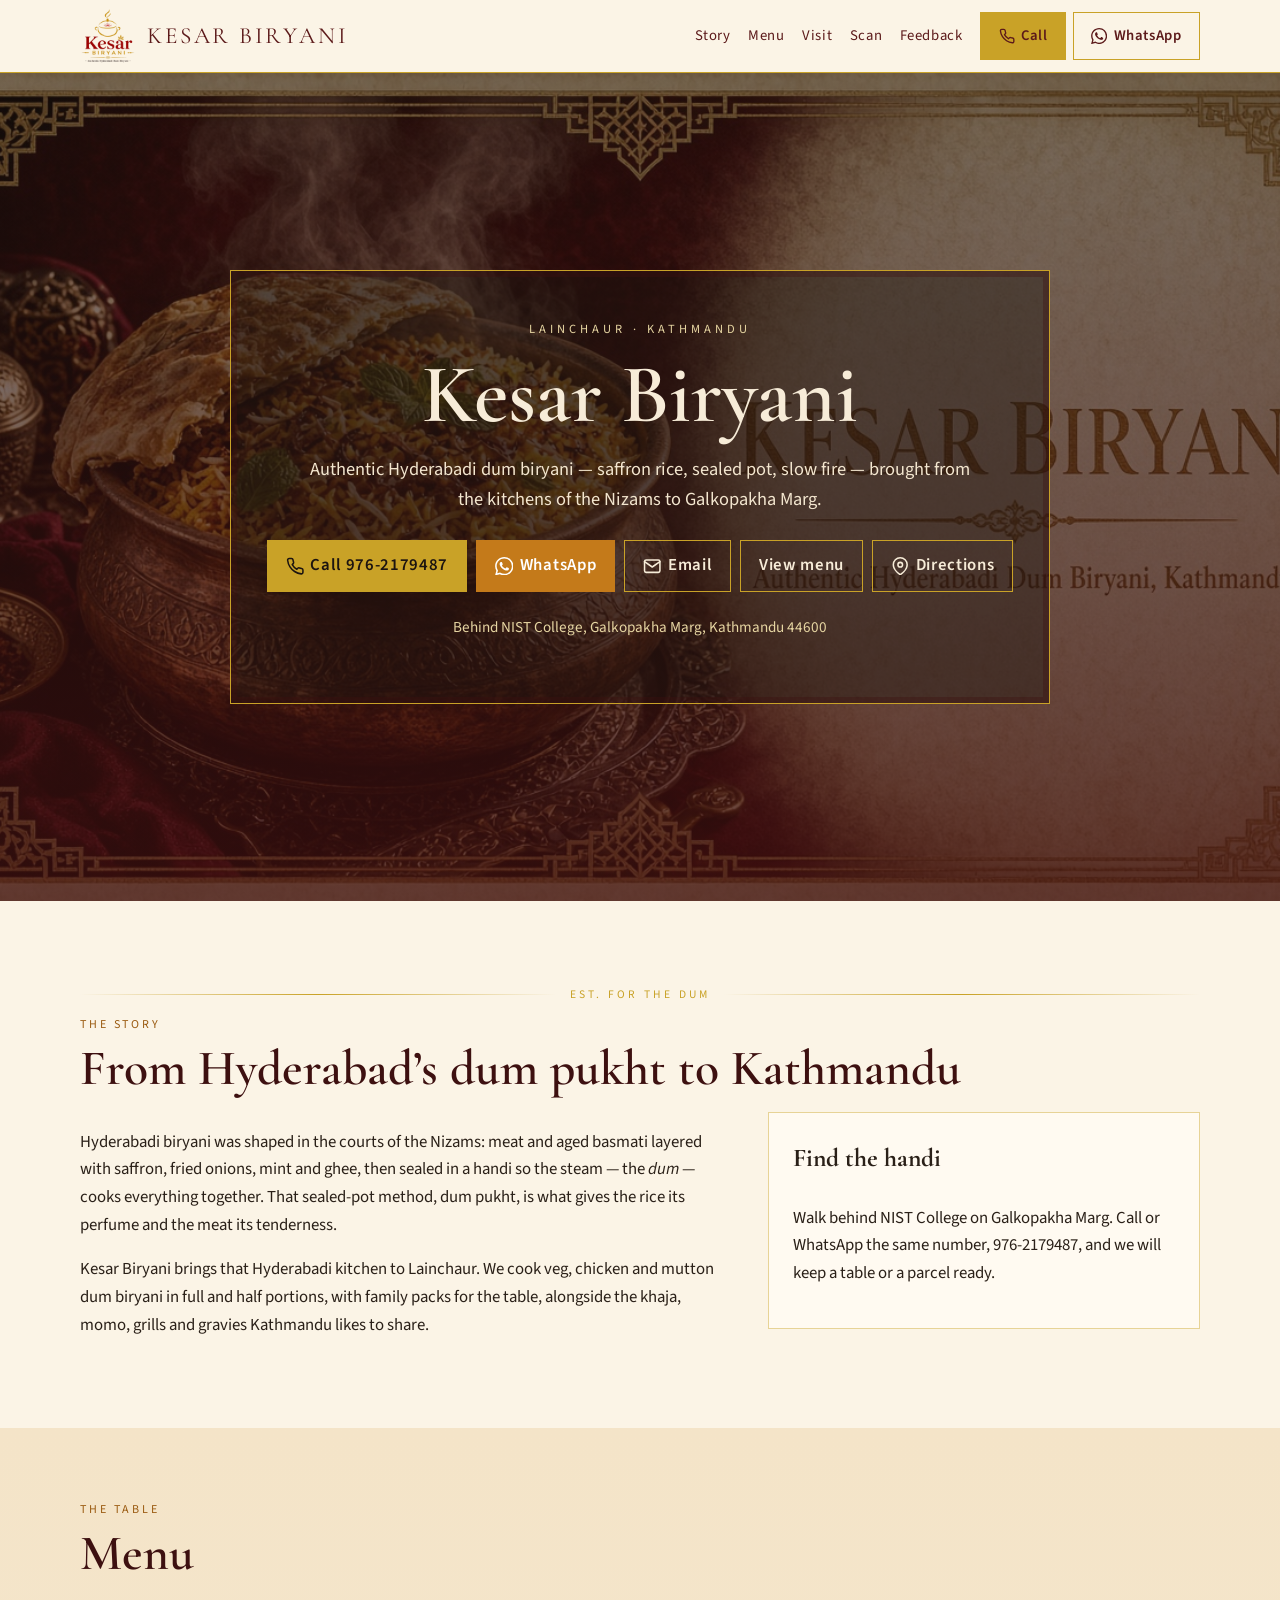
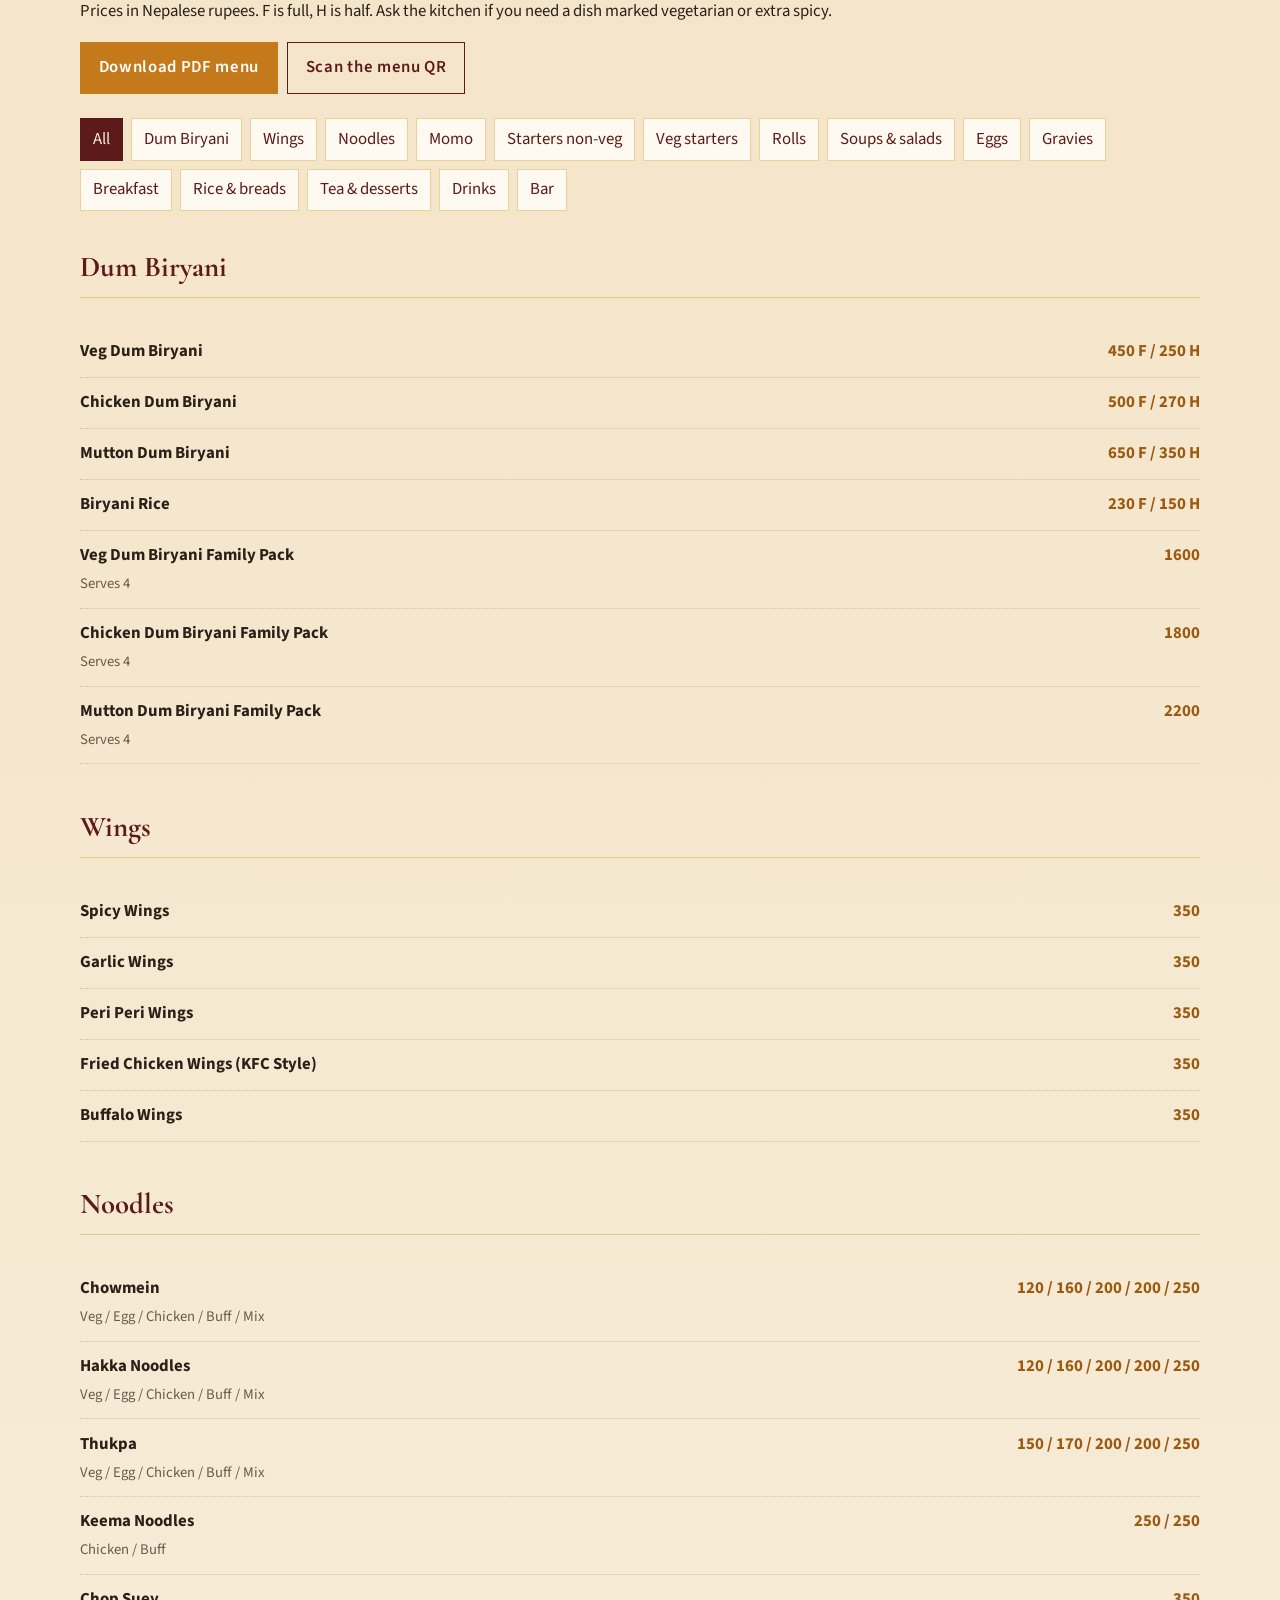
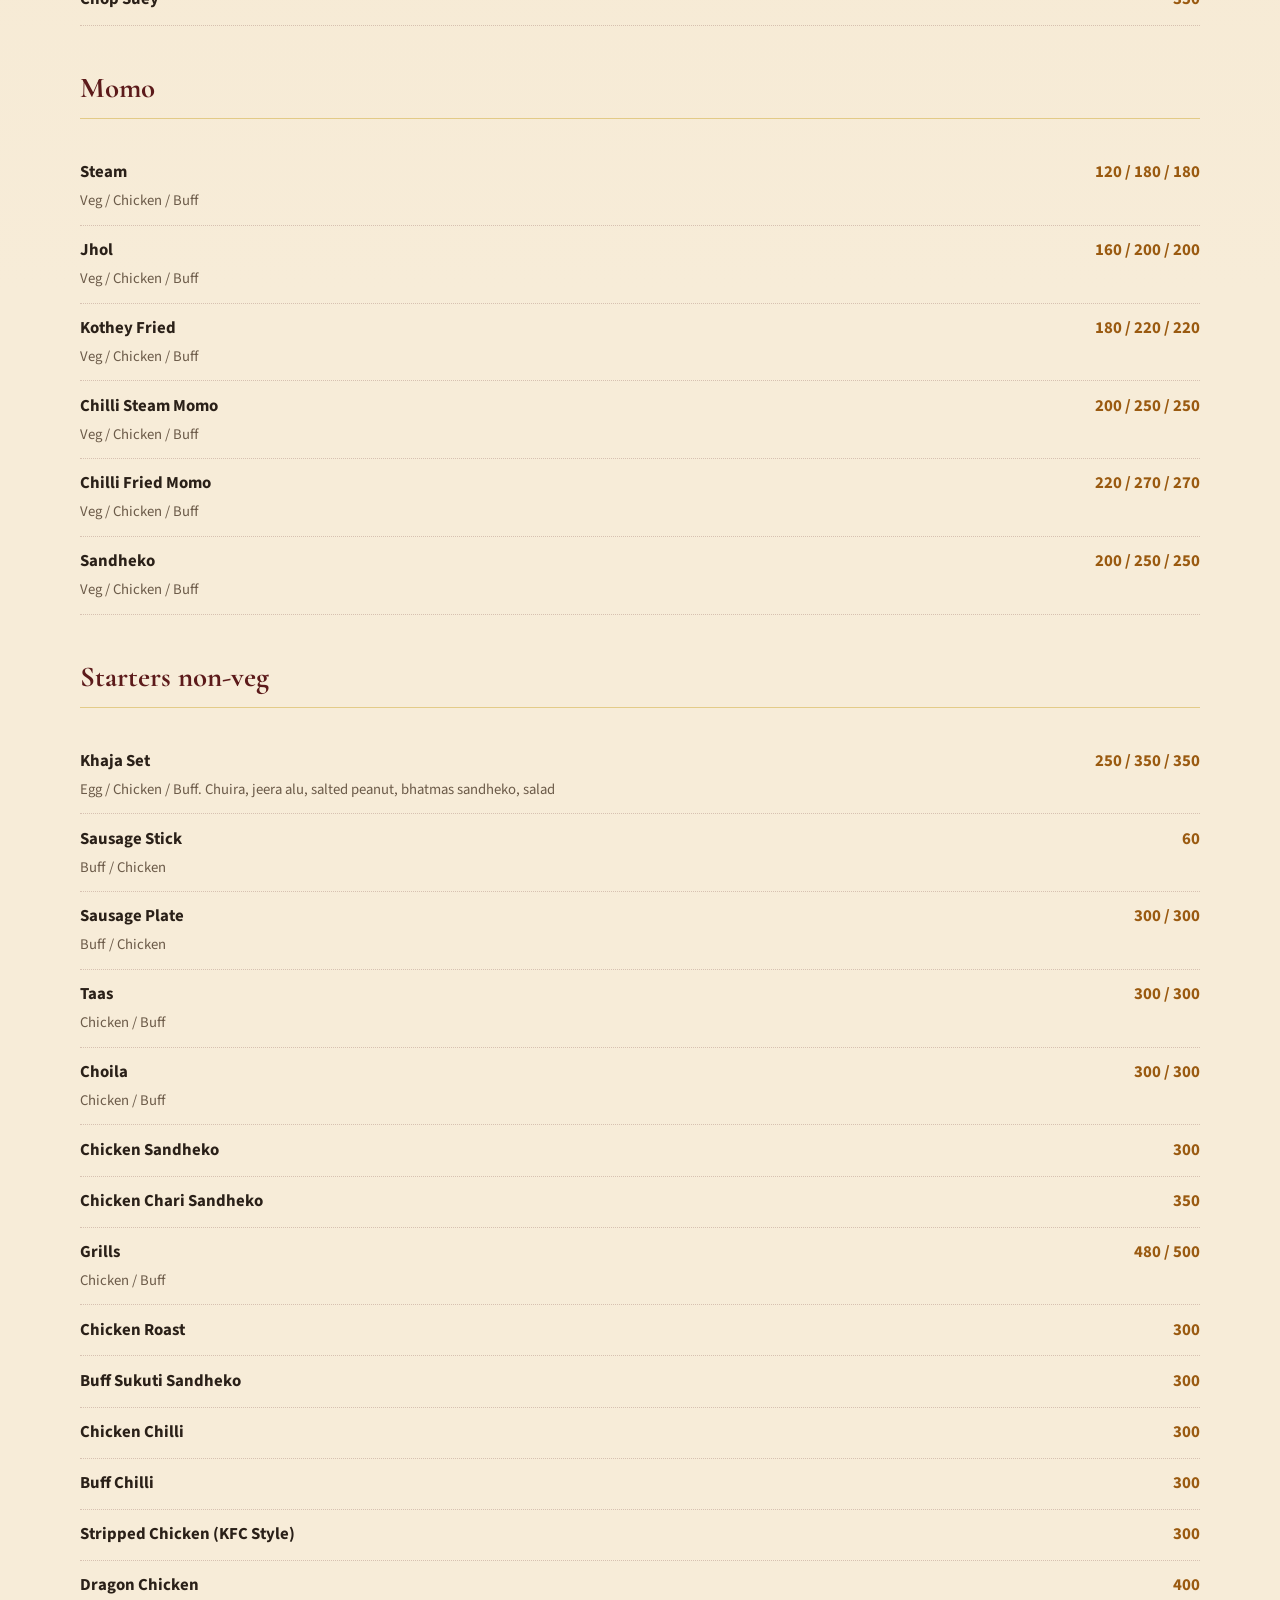
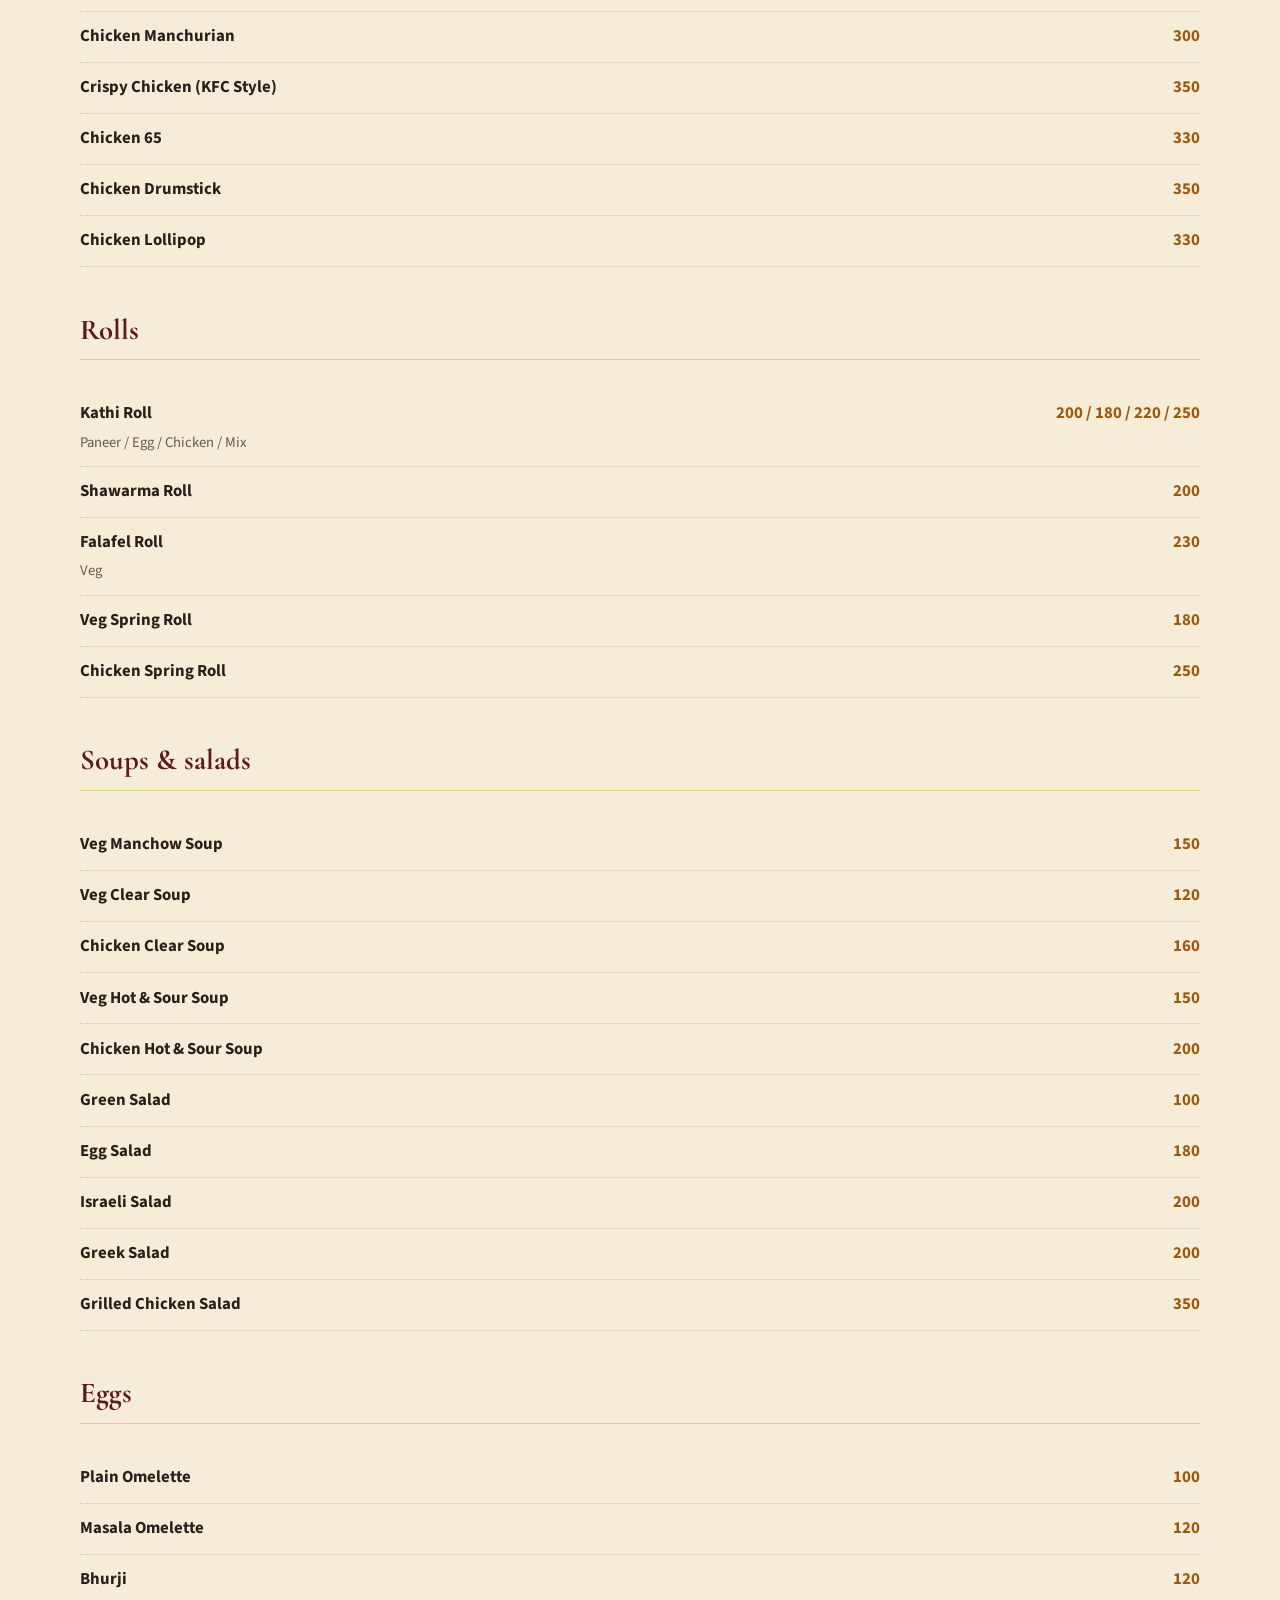
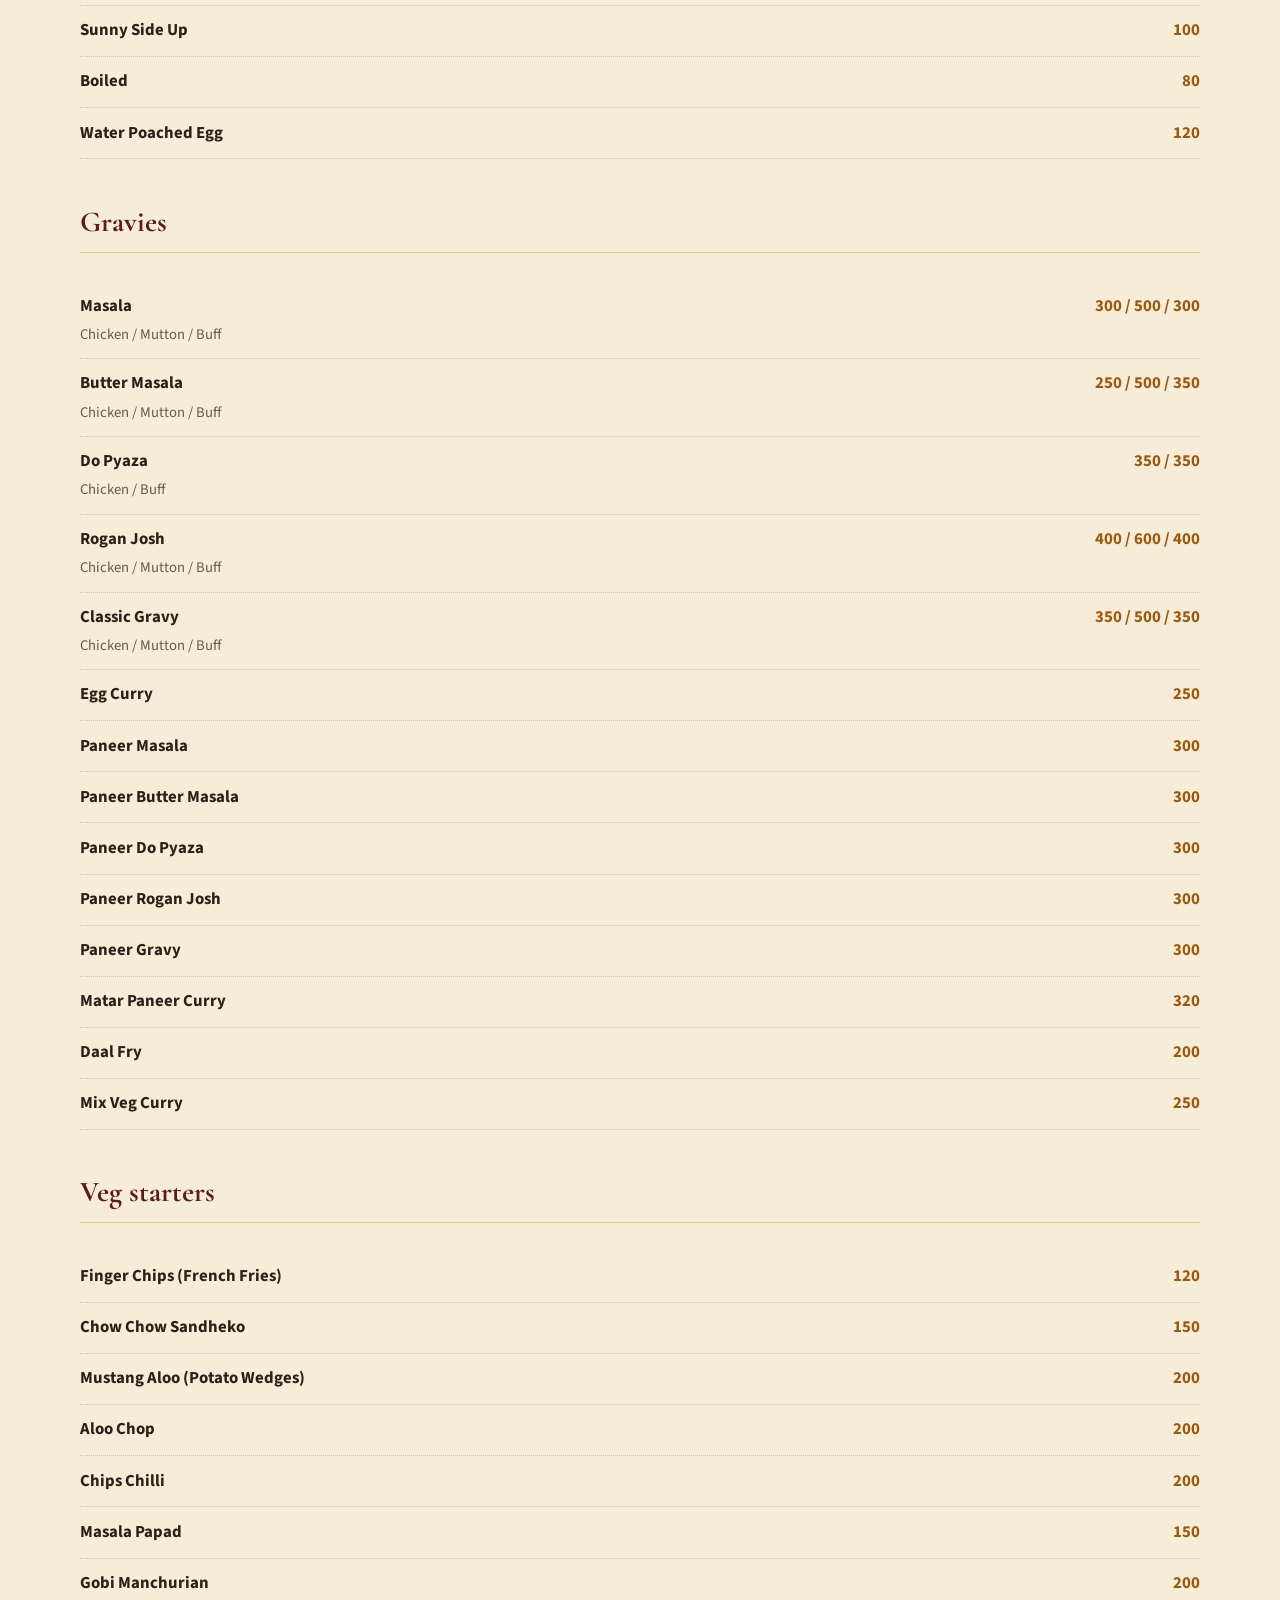
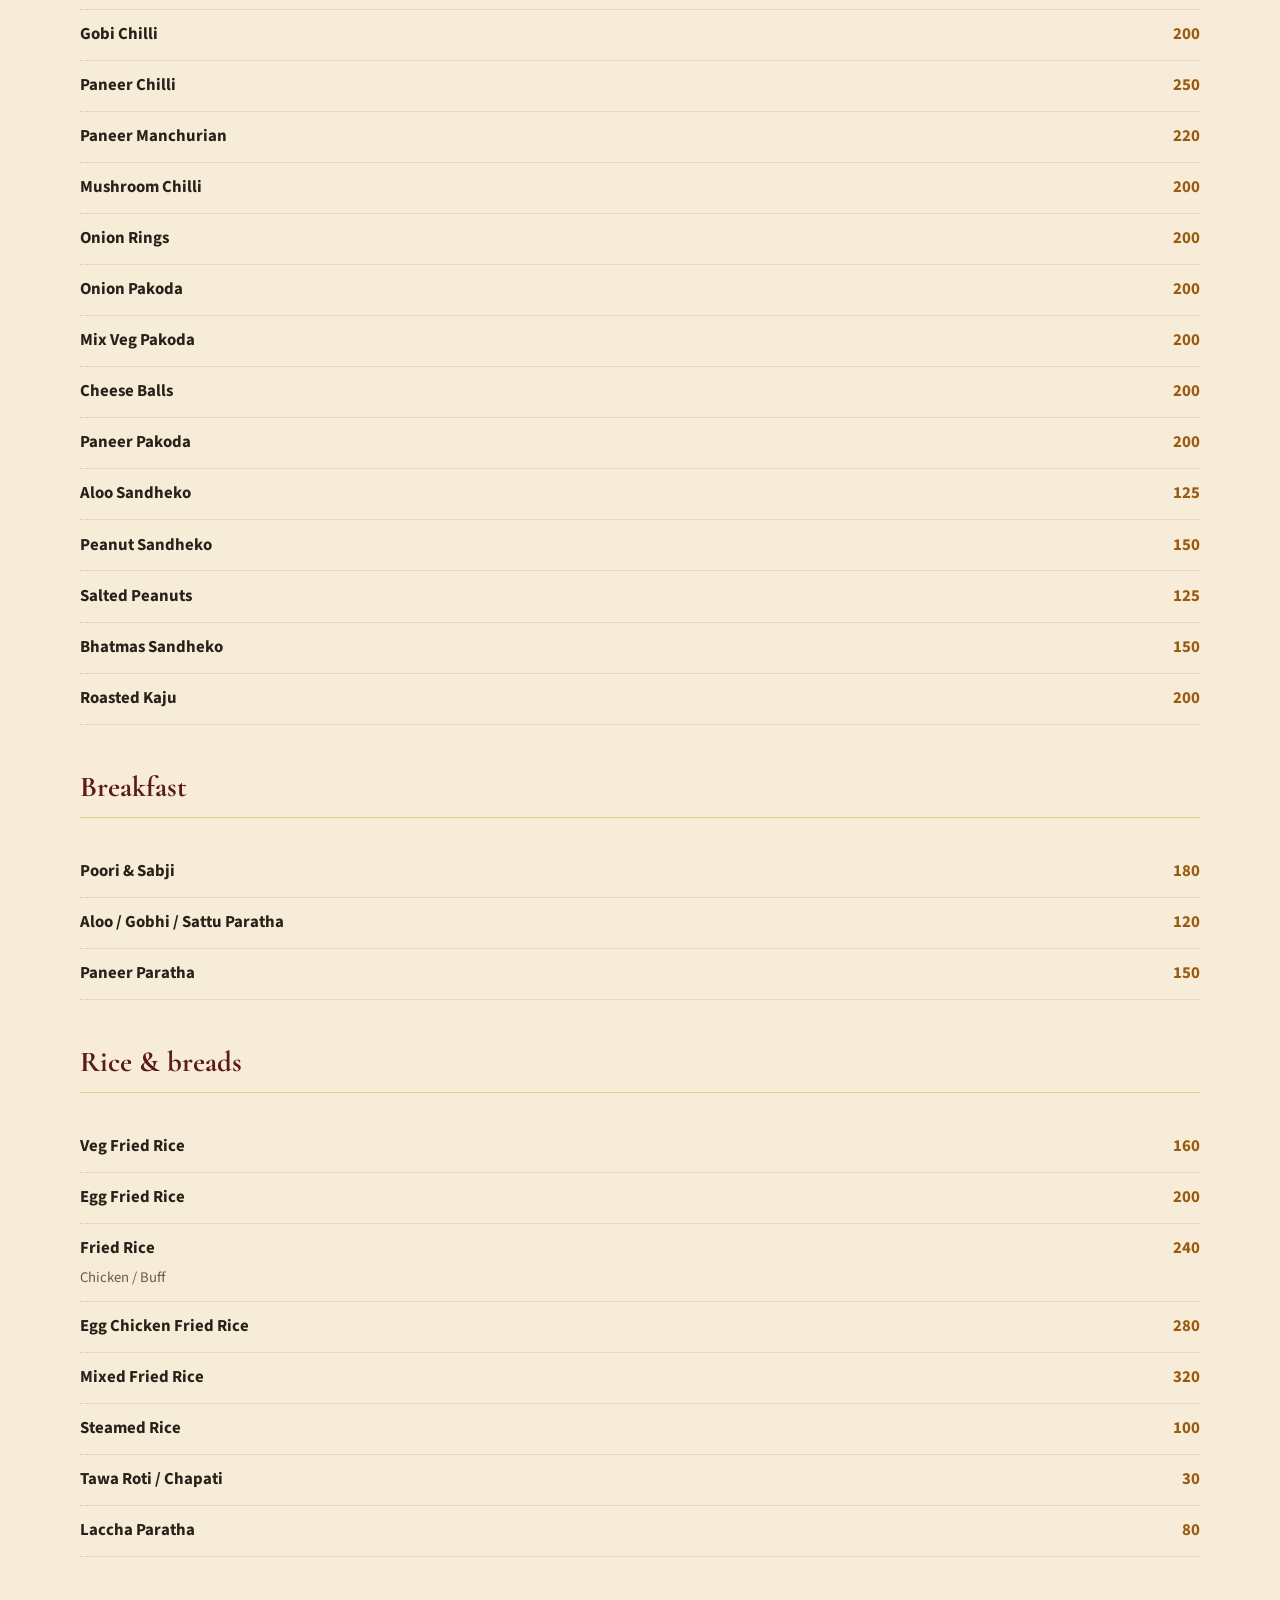
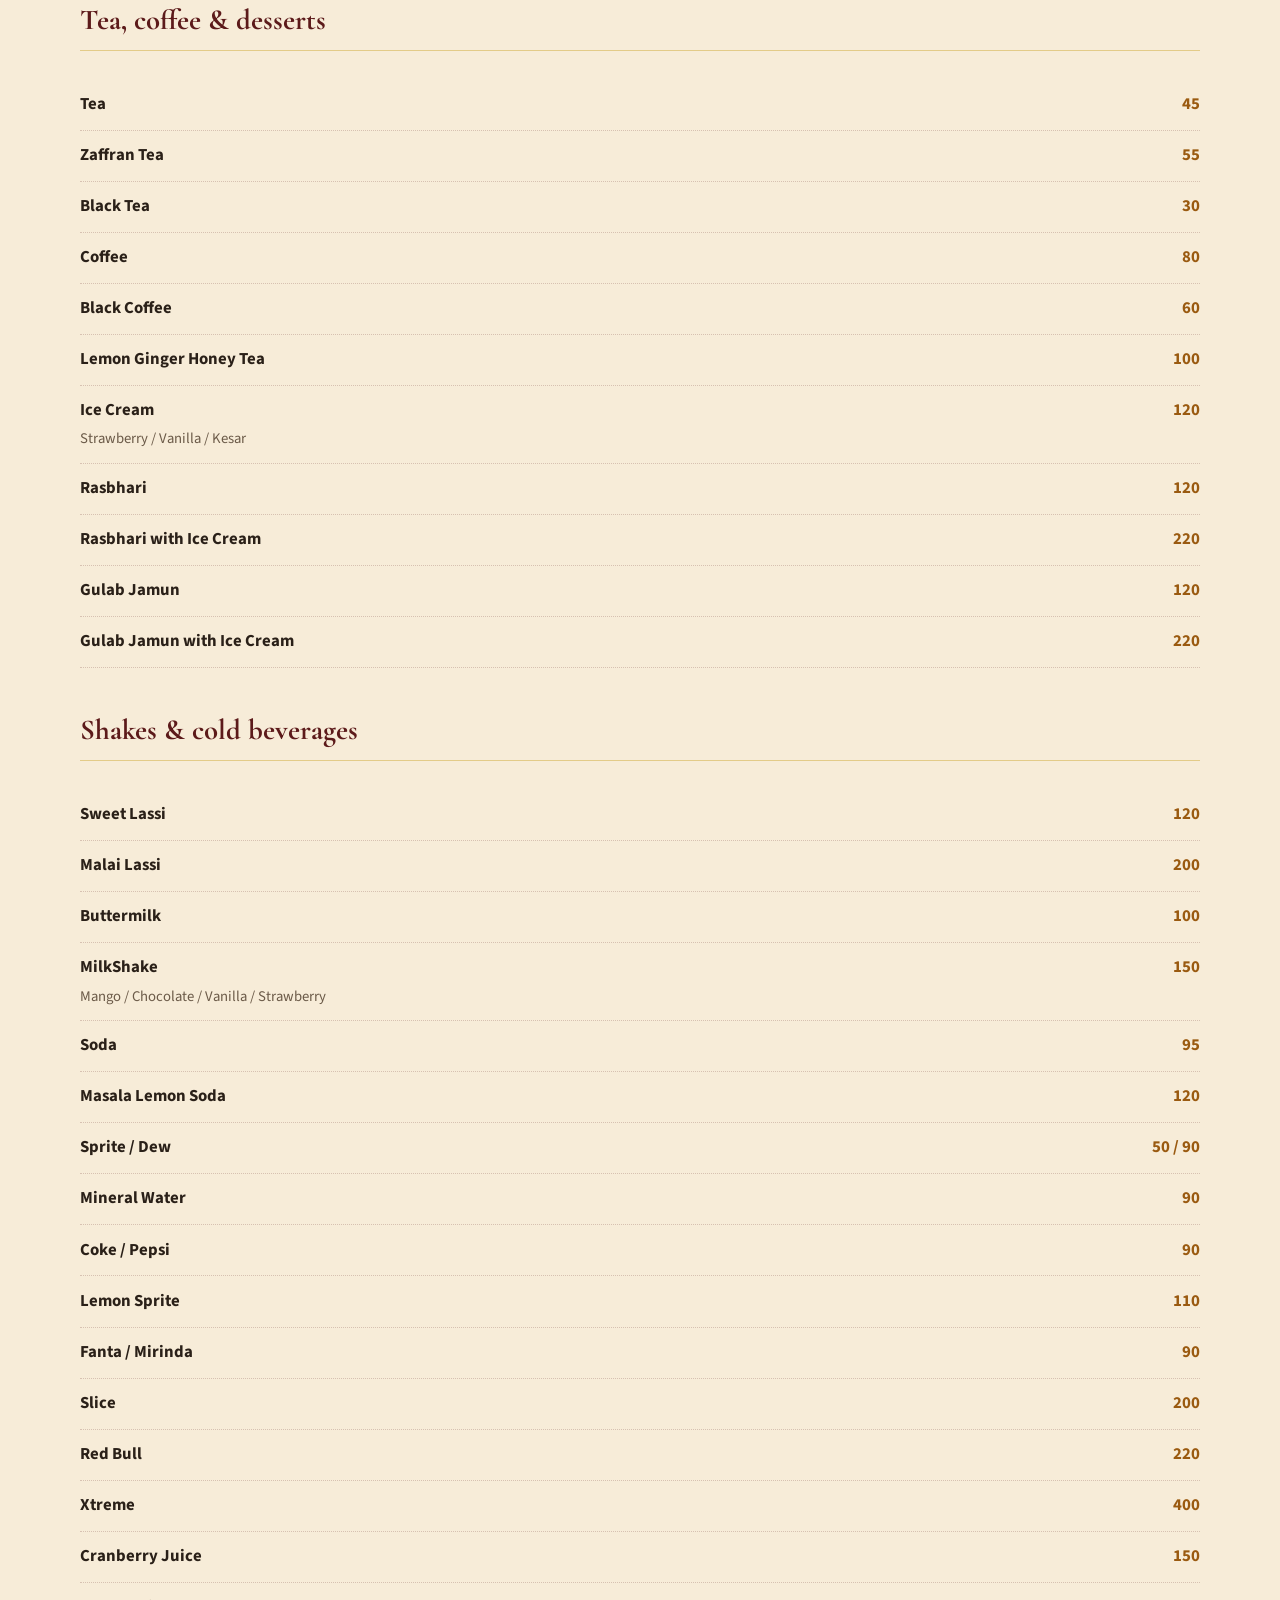
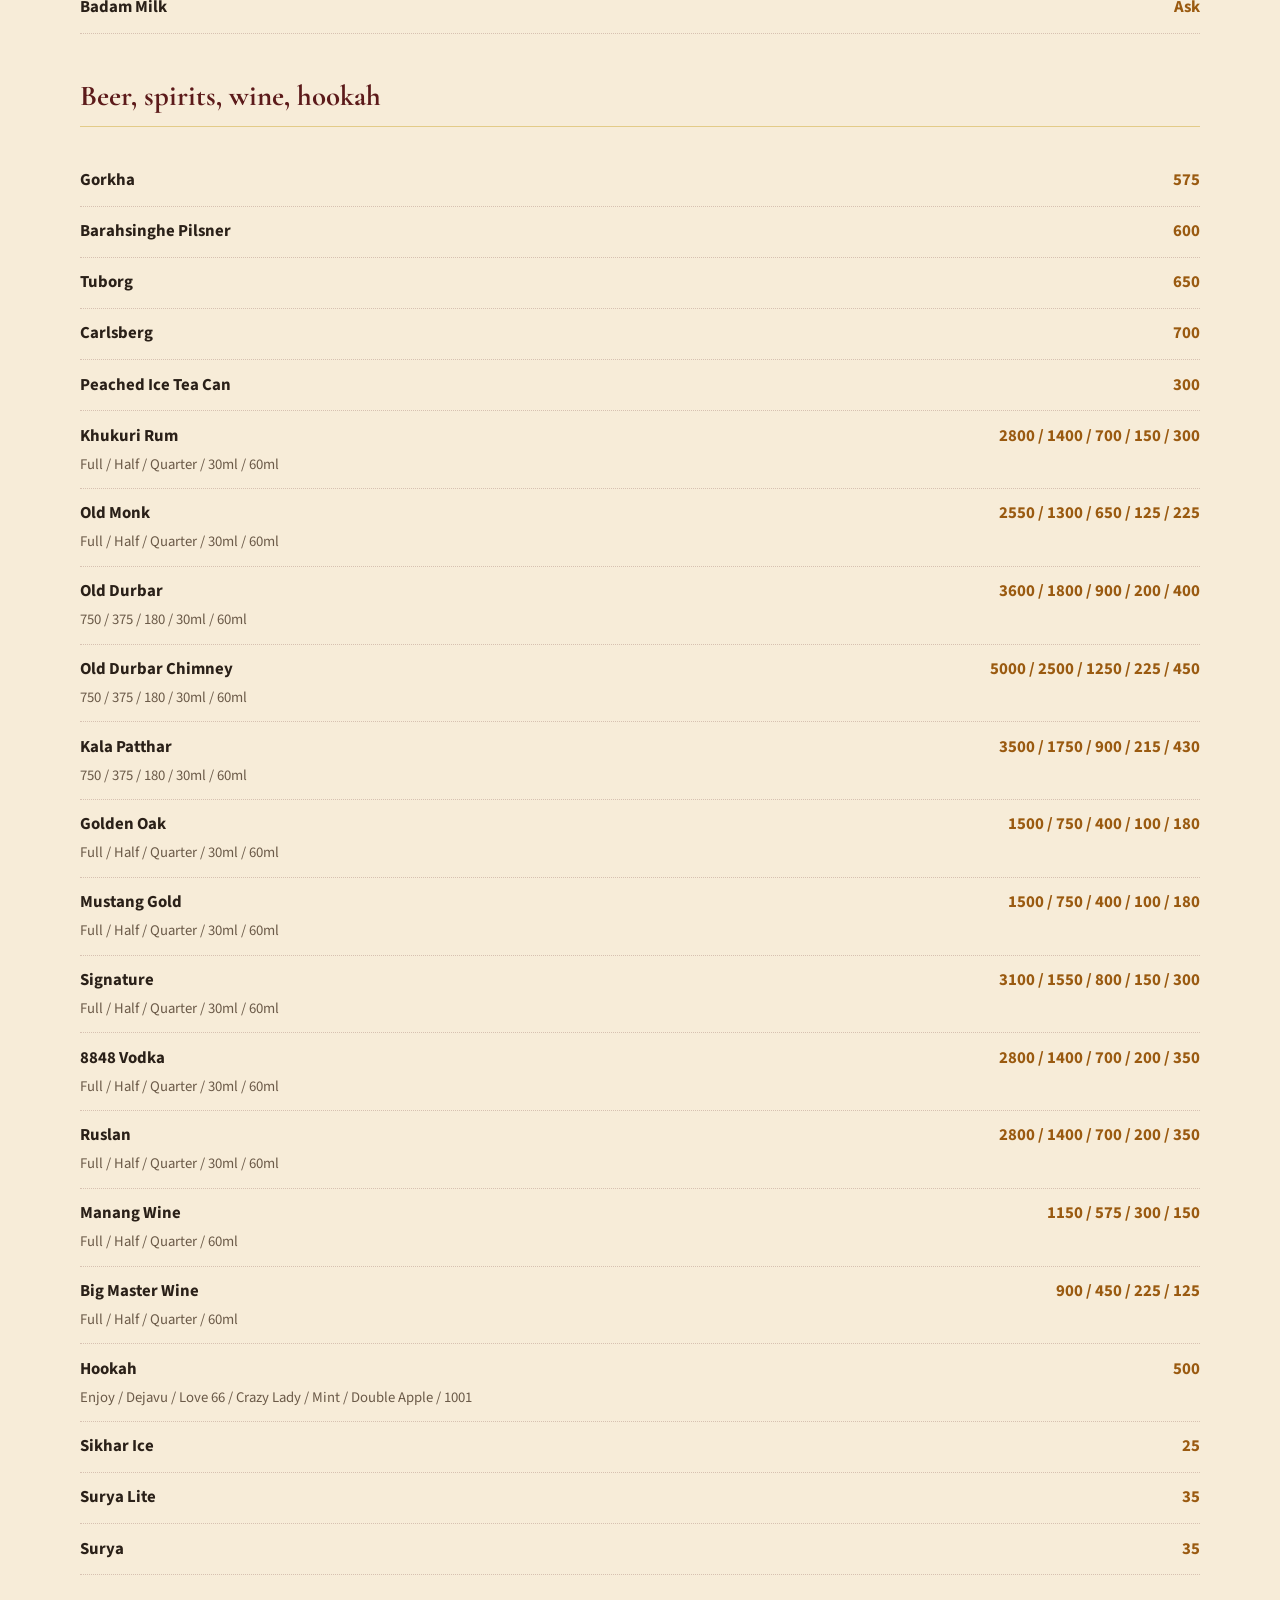
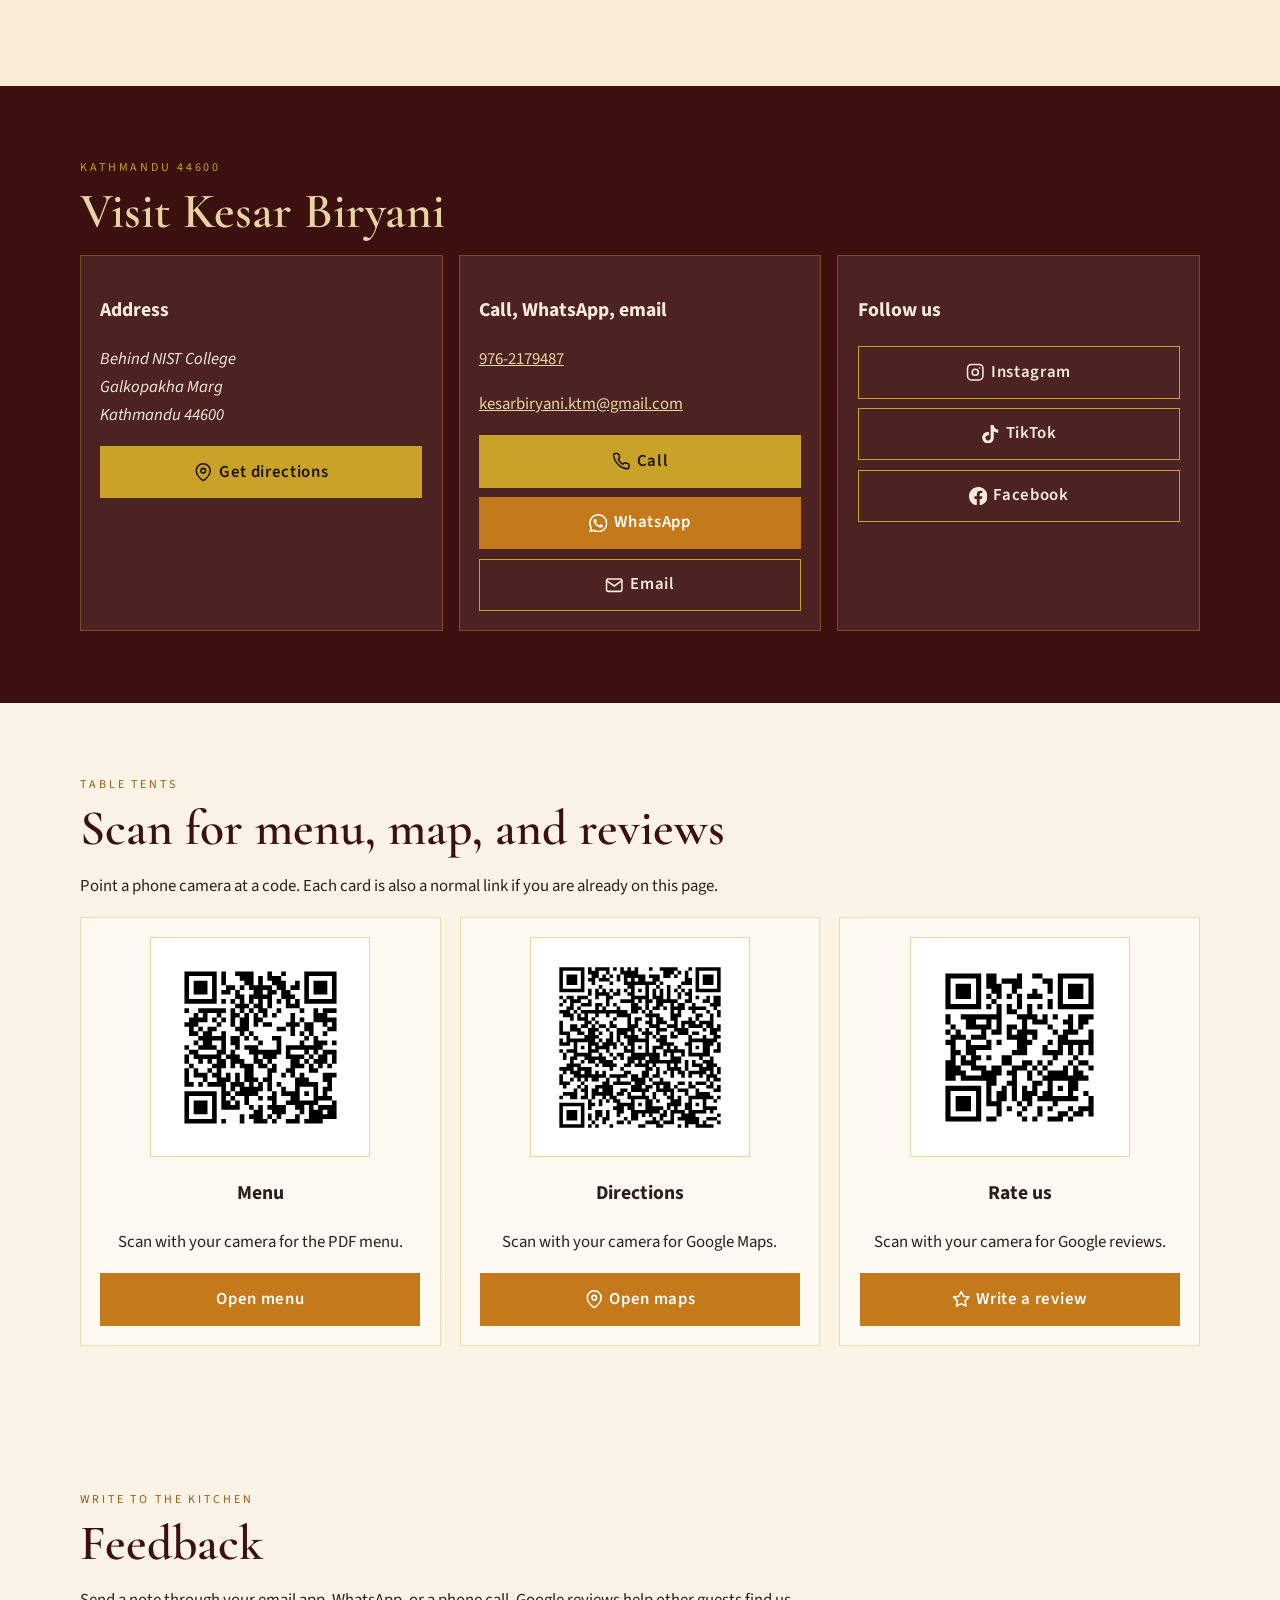
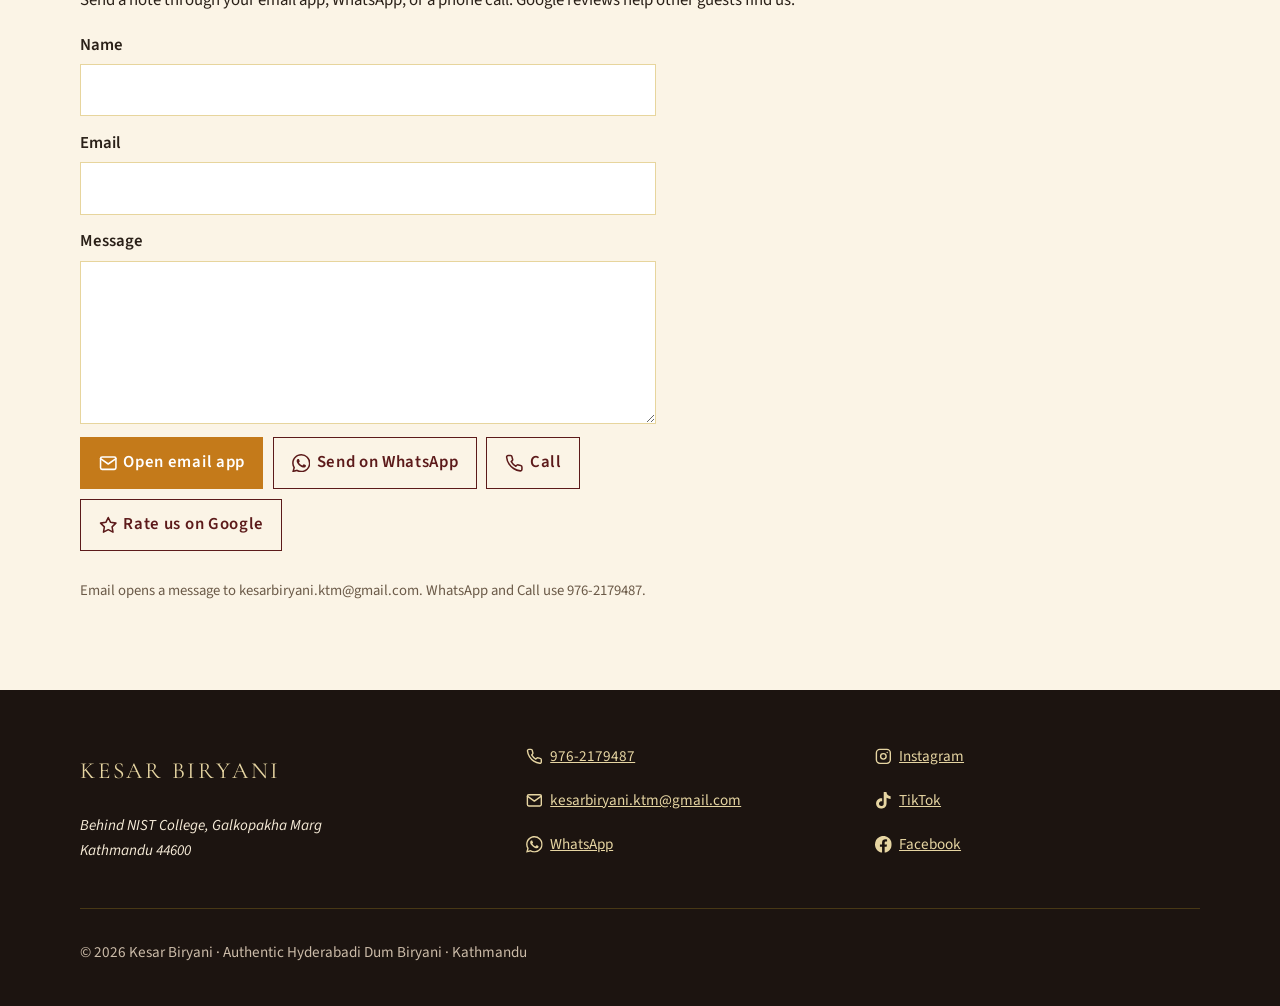
==== index.html @ a36f80eb "Add Kesar Biryani single-page website Static site for GitHub Pages with custom domain www.kesarbiriy" ====
<!DOCTYPE html>
<html lang="en">
  <head>
    <meta charset="utf-8" />
    <meta name="viewport" content="width=device-width, initial-scale=1" />
    <title>Kesar Biryani | Authentic Hyderabadi Dum Biryani in Kathmandu</title>
    <meta
      name="description"
      content="Kesar Biryani serves authentic Hyderabadi dum biryani in Lainchaur, Kathmandu — behind NIST College on Galkopakha Marg. Chicken, mutton and veg dum biryani, family packs, and North Indian classics."
    />
    <meta
      name="keywords"
      content="Kesar Biryani, Kesar Biriyani, Hyderabadi dum biryani Kathmandu, biryani Lainchaur, biryani near NIST College, Galkopakha Marg restaurant, Kathmandu biryani"
    />
    <link rel="canonical" href="https://www.kesarbiriyani.com/" />
    <link rel="icon" href="favicon.svg" type="image/svg+xml" />
    <meta name="theme-color" content="#3d1010" />
    <meta name="robots" content="index, follow, max-image-preview:large" />
    <meta name="author" content="Kesar Biryani" />
    <meta name="geo.region" content="NP-P3" />
    <meta name="geo.placename" content="Lainchaur, Kathmandu" />
    <meta name="geo.position" content="27.7192;85.3185" />
    <meta name="ICBM" content="27.7192, 85.3185" />
    <meta property="og:type" content="restaurant" />
    <meta property="og:locale" content="en_NP" />
    <meta property="og:site_name" content="Kesar Biryani" />
    <meta property="og:url" content="https://www.kesarbiriyani.com/" />
    <meta property="og:title" content="Kesar Biryani | Hyderabadi Dum Biryani in Kathmandu" />
    <meta
      property="og:description"
      content="Authentic Hyderabadi dum biryani in Lainchaur, Kathmandu. Call, WhatsApp, or visit behind NIST College on Galkopakha Marg."
    />
    <meta property="og:image" content="https://www.kesarbiriyani.com/og-image.jpg" />
    <meta property="og:image:alt" content="Kesar Biryani dum pot with saffron rice" />
    <meta name="twitter:card" content="summary_large_image" />
    <meta name="twitter:title" content="Kesar Biryani | Hyderabadi Dum Biryani in Kathmandu" />
    <meta
      name="twitter:description"
      content="Authentic Hyderabadi dum biryani behind NIST College, Galkopakha Marg, Kathmandu."
    />
    <meta name="twitter:image" content="https://www.kesarbiriyani.com/og-image.jpg" />
    <link rel="preconnect" href="https://fonts.googleapis.com" />
    <link rel="preconnect" href="https://fonts.gstatic.com" crossorigin />
    <link
      href="https://fonts.googleapis.com/css2?family=Cormorant+Garamond:ital,wght@0,500;0,600;0,700;1,500&family=Source+Sans+3:wght@400;600;700&display=swap"
      rel="stylesheet"
    />
    <link rel="stylesheet" href="styles.css" />
    <script type="application/ld+json">
      {
        "@context": "https://schema.org",
        "@type": ["Restaurant", "FoodEstablishment"],
        "name": "Kesar Biryani",
        "alternateName": ["Kesar Biriyani", "Kesar Biryani Kathmandu"],
        "description": "Authentic Hyderabadi dum biryani restaurant in Lainchaur, Kathmandu.",
        "image": "https://www.kesarbiriyani.com/og-image.jpg",
        "url": "https://www.kesarbiriyani.com/",
        "telephone": "+9779762179487",
        "email": "kesarbiryani.ktm@gmail.com",
        "servesCuisine": ["Hyderabadi", "Indian", "Biryani", "Nepalese"],
        "priceRange": "$$",
        "address": {
          "@type": "PostalAddress",
          "streetAddress": "Behind NIST College, Galkopakha Marg",
          "addressLocality": "Kathmandu",
          "postalCode": "44600",
          "addressCountry": "NP"
        },
        "geo": {
          "@type": "GeoCoordinates",
          "latitude": 27.7192,
          "longitude": 85.3185
        },
        "hasMap": "https://www.google.com/maps/dir/?api=1&destination=Kesar+Biryani&destination_place_id=ChIJ75pHuTYZ6zkRHyAV6ChSUzQ",
        "identifier": {
          "@type": "PropertyValue",
          "name": "Google Place ID",
          "value": "ChIJ75pHuTYZ6zkRHyAV6ChSUzQ"
        },
        "sameAs": [
          "https://www.instagram.com/kesar.biriyani/",
          "https://www.tiktok.com/@kesarbiryani.ktm",
          "https://www.facebook.com/KesarBiryani.ktm/",
          "https://g.page/r/CR8gFegoUlM0EBM/review"
        ],
        "contactPoint": [
          {
            "@type": "ContactPoint",
            "telephone": "+9779762179487",
            "contactType": "reservations",
            "areaServed": "Kathmandu",
            "availableLanguage": ["en", "ne", "hi"]
          }
        ],
        "hasMenu": "https://omjayswal.github.io/kesarbiryani/KesarBiryani.pdf",
        "menu": {
          "@type": "Menu",
          "name": "Kesar Biryani Menu",
          "url": "https://omjayswal.github.io/kesarbiryani/KesarBiryani.pdf",
          "hasMenuSection": [
            {
              "@type": "MenuSection",
              "name": "Dum Biryani",
              "hasMenuItem": [
                {
                  "@type": "MenuItem",
                  "name": "Veg Dum Biryani",
                  "offers": { "@type": "Offer", "price": "450", "priceCurrency": "NPR" }
                },
                {
                  "@type": "MenuItem",
                  "name": "Chicken Dum Biryani",
                  "offers": { "@type": "Offer", "price": "500", "priceCurrency": "NPR" }
                },
                {
                  "@type": "MenuItem",
                  "name": "Mutton Dum Biryani",
                  "offers": { "@type": "Offer", "price": "650", "priceCurrency": "NPR" }
                }
              ]
            }
          ]
        }
      }
    </script>
  </head>
  <body>
    <svg xmlns="http://www.w3.org/2000/svg" style="display: none" aria-hidden="true">
      <symbol id="i-phone" viewBox="0 0 24 24"><path fill="none" stroke="currentColor" stroke-width="2" stroke-linecap="round" stroke-linejoin="round" d="M22 16.92v3a2 2 0 0 1-2.18 2 19.79 19.79 0 0 1-8.63-3.07 19.5 19.5 0 0 1-6-6 19.79 19.79 0 0 1-3.07-8.67A2 2 0 0 1 4.11 2h3a2 2 0 0 1 2 1.72 12.84 12.84 0 0 0 .7 2.81 2 2 0 0 1-.45 2.11L8.09 9.91a16 16 0 0 0 6 6l1.27-1.27a2 2 0 0 1 2.11-.45 12.84 12.84 0 0 0 2.81.7A2 2 0 0 1 22 16.92z"/></symbol>
      <symbol id="i-whatsapp" viewBox="0 0 24 24"><path fill="currentColor" d="M17.472 14.382c-.297-.149-1.758-.867-2.03-.967-.273-.099-.471-.148-.67.15-.197.297-.767.966-.94 1.164-.173.199-.347.223-.644.075-.297-.15-1.255-.463-2.39-1.475-.883-.788-1.48-1.761-1.653-2.059-.173-.297-.018-.458.13-.606.134-.133.298-.347.446-.52.149-.174.198-.298.298-.497.099-.198.05-.371-.025-.52-.075-.149-.669-1.612-.916-2.207-.242-.579-.487-.5-.669-.51-.173-.008-.371-.01-.57-.01-.198 0-.52.074-.792.372-.272.297-1.04 1.016-1.04 2.479 0 1.462 1.065 2.875 1.213 3.074.149.198 2.096 3.2 5.077 4.487.709.306 1.262.489 1.694.625.712.227 1.36.195 1.871.118.571-.085 1.758-.719 2.006-1.413.248-.694.248-1.289.173-1.413-.074-.124-.272-.198-.57-.347m-5.421 7.403h-.004a9.87 9.87 0 0 1-5.031-1.378l-.361-.214-3.741.982.998-3.648-.235-.374a9.86 9.86 0 0 1-1.51-5.26c.001-5.45 4.436-9.884 9.888-9.884 2.64 0 5.122 1.03 6.988 2.898a9.825 9.825 0 0 1 2.893 6.994c-.003 5.45-4.437 9.884-9.885 9.884m8.413-18.297A11.815 11.815 0 0 0 12.05 0C5.495 0 .16 5.335.157 11.892c0 2.096.547 4.142 1.588 5.945L.057 24l6.305-1.654a11.882 11.882 0 0 0 5.683 1.448h.005c6.554 0 11.89-5.335 11.893-11.893a11.821 11.821 0 0 0-3.48-8.413Z"/></symbol>
      <symbol id="i-mail" viewBox="0 0 24 24"><g fill="none" stroke="currentColor" stroke-width="2" stroke-linecap="round" stroke-linejoin="round"><rect x="2" y="4" width="20" height="16" rx="2"/><path d="m22 6-10 7L2 6"/></g></symbol>
      <symbol id="i-instagram" viewBox="0 0 24 24"><g fill="none" stroke="currentColor" stroke-width="2" stroke-linecap="round" stroke-linejoin="round"><rect x="2" y="2" width="20" height="20" rx="5"/><circle cx="12" cy="12" r="4"/><path d="M17.5 6.5h.01"/></g></symbol>
      <symbol id="i-tiktok" viewBox="0 0 24 24"><path fill="currentColor" d="M12.525.02c1.31-.02 2.61-.01 3.91-.02.08 1.53.63 3.09 1.75 4.17 1.12 1.11 2.7 1.62 4.24 1.79v4.03c-1.44-.05-2.89-.35-4.2-.97-.57-.26-1.1-.59-1.62-.93-.01 2.92.01 5.84-.02 8.75-.08 1.4-.54 2.79-1.35 3.94-1.31 1.92-3.58 3.17-5.91 3.21-1.43.08-2.86-.31-4.08-1.03-2.02-1.19-3.44-3.37-3.65-5.71-.02-.5-.03-1-.01-1.49.18-1.9 1.12-3.72 2.58-4.96 1.66-1.44 3.98-2.13 6.15-1.72.02 1.48-.04 2.96-.04 4.44-.99-.32-2.15-.23-3.02.37-.63.41-1.11 1.04-1.36 1.75-.21.51-.15 1.07-.14 1.61.24 1.64 1.82 3.02 3.5 2.87 1.12-.01 2.19-.66 2.77-1.61.19-.33.4-.67.41-1.06.1-1.79.06-3.57.07-5.36.01-4.03-.01-8.05.02-12.07z"/></symbol>
      <symbol id="i-facebook" viewBox="0 0 24 24"><path fill="currentColor" d="M24 12.073c0-6.627-5.373-12-12-12s-12 5.373-12 12c0 5.99 4.388 10.954 10.125 11.854v-8.385H7.078v-3.47h3.047V9.43c0-3.007 1.792-4.669 4.533-4.669 1.312 0 2.686.235 2.686.235v2.953H15.83c-1.491 0-1.956.925-1.956 1.874v2.25h3.328l-.532 3.47h-2.796v8.385C19.612 23.027 24 18.062 24 12.073z"/></symbol>
      <symbol id="i-pin" viewBox="0 0 24 24"><g fill="none" stroke="currentColor" stroke-width="2" stroke-linecap="round" stroke-linejoin="round"><path d="M21 10c0 7-9 13-9 13s-9-6-9-13a9 9 0 0 1 18 0z"/><circle cx="12" cy="10" r="3"/></g></symbol>
      <symbol id="i-star" viewBox="0 0 24 24"><path fill="none" stroke="currentColor" stroke-width="2" stroke-linecap="round" stroke-linejoin="round" d="M12 2l3.09 6.26L22 9.27l-5 4.87 1.18 6.88L12 17.77l-6.18 3.25L7 14.14 2 9.27l6.91-1.01L12 2z"/></symbol>
    </svg>
    <a class="skip-link" href="#main">Skip to content</a>
    <header class="site-header">
      <div class="wrap header-inner">
        <a class="wordmark brand" href="/"><img class="brand-logo" src="images/logo.png" alt="" width="56" height="56" />Kesar Biryani</a>
        <button class="nav-toggle" type="button" aria-expanded="false" aria-controls="site-nav">Menu</button>
        <nav id="site-nav" class="site-nav" aria-label="Primary">
          <a href="#story">Story</a>
          <a href="#menu">Menu</a>
          <a href="#visit">Visit</a>
          <a href="#scan">Scan</a>
          <a href="#feedback">Feedback</a>
          <span class="nav-cta">
            <a class="btn btn-gold" href="tel:+9779762179487"><svg class="icon" aria-hidden="true"><use href="#i-phone"/></svg>Call</a>
            <a class="btn btn-ghost" href="https://wa.me/9779762179487?text=Hello%20Kesar%20Biryani%2C%20I%27d%20like%20to%20enquire." rel="noopener noreferrer"><svg class="icon" aria-hidden="true"><use href="#i-whatsapp"/></svg>WhatsApp</a>
          </span>
        </nav>
      </div>
    </header>

    <main id="main">
      <section class="hero" id="home">
        <div class="hero-frame">
          <p class="eyebrow">Lainchaur · Kathmandu</p>
          <h1>Kesar Biryani</h1>
          <p class="lede">
            Authentic Hyderabadi dum biryani — saffron rice, sealed pot, slow fire — brought from the kitchens of the Nizams to Galkopakha Marg.
          </p>
          <div class="cta-row">
            <a class="btn btn-gold" href="tel:+9779762179487"><svg class="icon" aria-hidden="true"><use href="#i-phone"/></svg>Call 976-2179487</a>
            <a class="btn" href="https://wa.me/9779762179487?text=Hello%20Kesar%20Biryani%2C%20I%27d%20like%20to%20enquire." rel="noopener noreferrer"><svg class="icon" aria-hidden="true"><use href="#i-whatsapp"/></svg>WhatsApp</a>
            <a class="btn btn-ghost" href="mailto:kesarbiryani.ktm@gmail.com?subject=Enquiry%20for%20Kesar%20Biryani"><svg class="icon" aria-hidden="true"><use href="#i-mail"/></svg>Email</a>
            <a class="btn btn-ghost" href="#menu">View menu</a>
            <a class="btn btn-ghost" href="https://www.google.com/maps/dir/?api=1&destination=Kesar+Biryani&destination_place_id=ChIJ75pHuTYZ6zkRHyAV6ChSUzQ" rel="noopener noreferrer"><svg class="icon" aria-hidden="true"><use href="#i-pin"/></svg>Directions</a>
          </div>
          <p class="hero-meta">Behind NIST College, Galkopakha Marg, Kathmandu 44600</p>
        </div>
      </section>

      <section class="story" id="story">
        <div class="wrap">
          <p class="ornament">Est. for the dum</p>
          <p class="section-kicker">The story</p>
          <h2 class="section-title">From Hyderabad’s dum pukht to Kathmandu</h2>
          <div class="story-grid">
            <div>
              <p>
                Hyderabadi biryani was shaped in the courts of the Nizams: meat and aged basmati layered with saffron, fried onions, mint and ghee, then sealed in a handi so the steam — the <em>dum</em> — cooks everything together. That sealed-pot method, dum pukht, is what gives the rice its perfume and the meat its tenderness.
              </p>
              <p>
                Kesar Biryani brings that Hyderabadi kitchen to Lainchaur. We cook veg, chicken and mutton dum biryani in full and half portions, with family packs for the table, alongside the khaja, momo, grills and gravies Kathmandu likes to share.
              </p>
            </div>
            <aside class="story-card">
              <h3>Find the handi</h3>
              <p>
                Walk behind NIST College on Galkopakha Marg. Call or WhatsApp the same number, 976-2179487, and we will keep a table or a parcel ready.
              </p>
            </aside>
          </div>
        </div>
      </section>

      <section class="menu" id="menu">
        <div class="wrap">
          <p class="section-kicker">The table</p>
          <h2 class="section-title">Menu</h2>
          <p>Prices in Nepalese rupees. F is full, H is half. Ask the kitchen if you need a dish marked vegetarian or extra spicy.</p>
          <div class="menu-actions">
            <a class="btn" href="https://omjayswal.github.io/kesarbiryani/KesarBiryani.pdf" rel="noopener noreferrer">Download PDF menu</a>
            <a class="btn btn-outline" href="#scan">Scan the menu QR</a>
          </div>
          <div class="menu-toolbar" role="toolbar" aria-label="Menu categories">
            <button class="chip is-active" type="button" data-filter="all">All</button>
            <button class="chip" type="button" data-filter="biryani">Dum Biryani</button>
            <button class="chip" type="button" data-filter="wings">Wings</button>
            <button class="chip" type="button" data-filter="noodles">Noodles</button>
            <button class="chip" type="button" data-filter="momo">Momo</button>
            <button class="chip" type="button" data-filter="nonveg">Starters non-veg</button>
            <button class="chip" type="button" data-filter="veg">Veg starters</button>
            <button class="chip" type="button" data-filter="rolls">Rolls</button>
            <button class="chip" type="button" data-filter="soups">Soups &amp; salads</button>
            <button class="chip" type="button" data-filter="eggs">Eggs</button>
            <button class="chip" type="button" data-filter="gravies">Gravies</button>
            <button class="chip" type="button" data-filter="breakfast">Breakfast</button>
            <button class="chip" type="button" data-filter="rice">Rice &amp; breads</button>
            <button class="chip" type="button" data-filter="tea">Tea &amp; desserts</button>
            <button class="chip" type="button" data-filter="drinks">Drinks</button>
            <button class="chip" type="button" data-filter="bar">Bar</button>
          </div>

          <article class="menu-section" data-category="biryani">
            <h3>Dum Biryani</h3>
            <ul class="menu-list">
              <li class="menu-item"><div><strong>Veg Dum Biryani</strong></div><span class="price">450 F / 250 H</span></li>
              <li class="menu-item"><div><strong>Chicken Dum Biryani</strong></div><span class="price">500 F / 270 H</span></li>
              <li class="menu-item"><div><strong>Mutton Dum Biryani</strong></div><span class="price">650 F / 350 H</span></li>
              <li class="menu-item"><div><strong>Biryani Rice</strong></div><span class="price">230 F / 150 H</span></li>
              <li class="menu-item"><div><strong>Veg Dum Biryani Family Pack</strong><p>Serves 4</p></div><span class="price">1600</span></li>
              <li class="menu-item"><div><strong>Chicken Dum Biryani Family Pack</strong><p>Serves 4</p></div><span class="price">1800</span></li>
              <li class="menu-item"><div><strong>Mutton Dum Biryani Family Pack</strong><p>Serves 4</p></div><span class="price">2200</span></li>
            </ul>
          </article>

          <article class="menu-section" data-category="wings">
            <h3>Wings</h3>
            <ul class="menu-list">
              <li class="menu-item"><div><strong>Spicy Wings</strong></div><span class="price">350</span></li>
              <li class="menu-item"><div><strong>Garlic Wings</strong></div><span class="price">350</span></li>
              <li class="menu-item"><div><strong>Peri Peri Wings</strong></div><span class="price">350</span></li>
              <li class="menu-item"><div><strong>Fried Chicken Wings (KFC Style)</strong></div><span class="price">350</span></li>
              <li class="menu-item"><div><strong>Buffalo Wings</strong></div><span class="price">350</span></li>
            </ul>
          </article>

          <article class="menu-section" data-category="noodles">
            <h3>Noodles</h3>
            <ul class="menu-list">
              <li class="menu-item"><div><strong>Chowmein</strong><p>Veg / Egg / Chicken / Buff / Mix</p></div><span class="price">120 / 160 / 200 / 200 / 250</span></li>
              <li class="menu-item"><div><strong>Hakka Noodles</strong><p>Veg / Egg / Chicken / Buff / Mix</p></div><span class="price">120 / 160 / 200 / 200 / 250</span></li>
              <li class="menu-item"><div><strong>Thukpa</strong><p>Veg / Egg / Chicken / Buff / Mix</p></div><span class="price">150 / 170 / 200 / 200 / 250</span></li>
              <li class="menu-item"><div><strong>Keema Noodles</strong><p>Chicken / Buff</p></div><span class="price">250 / 250</span></li>
              <li class="menu-item"><div><strong>Chop Suey</strong></div><span class="price">350</span></li>
            </ul>
          </article>

          <article class="menu-section" data-category="momo">
            <h3>Momo</h3>
            <ul class="menu-list">
              <li class="menu-item"><div><strong>Steam</strong><p>Veg / Chicken / Buff</p></div><span class="price">120 / 180 / 180</span></li>
              <li class="menu-item"><div><strong>Jhol</strong><p>Veg / Chicken / Buff</p></div><span class="price">160 / 200 / 200</span></li>
              <li class="menu-item"><div><strong>Kothey Fried</strong><p>Veg / Chicken / Buff</p></div><span class="price">180 / 220 / 220</span></li>
              <li class="menu-item"><div><strong>Chilli Steam Momo</strong><p>Veg / Chicken / Buff</p></div><span class="price">200 / 250 / 250</span></li>
              <li class="menu-item"><div><strong>Chilli Fried Momo</strong><p>Veg / Chicken / Buff</p></div><span class="price">220 / 270 / 270</span></li>
              <li class="menu-item"><div><strong>Sandheko</strong><p>Veg / Chicken / Buff</p></div><span class="price">200 / 250 / 250</span></li>
            </ul>
          </article>

          <article class="menu-section" data-category="nonveg">
            <h3>Starters non-veg</h3>
            <ul class="menu-list">
              <li class="menu-item"><div><strong>Khaja Set</strong><p>Egg / Chicken / Buff. Chuira, jeera alu, salted peanut, bhatmas sandheko, salad</p></div><span class="price">250 / 350 / 350</span></li>
              <li class="menu-item"><div><strong>Sausage Stick</strong><p>Buff / Chicken</p></div><span class="price">60</span></li>
              <li class="menu-item"><div><strong>Sausage Plate</strong><p>Buff / Chicken</p></div><span class="price">300 / 300</span></li>
              <li class="menu-item"><div><strong>Taas</strong><p>Chicken / Buff</p></div><span class="price">300 / 300</span></li>
              <li class="menu-item"><div><strong>Choila</strong><p>Chicken / Buff</p></div><span class="price">300 / 300</span></li>
              <li class="menu-item"><div><strong>Chicken Sandheko</strong></div><span class="price">300</span></li>
              <li class="menu-item"><div><strong>Chicken Chari Sandheko</strong></div><span class="price">350</span></li>
              <li class="menu-item"><div><strong>Grills</strong><p>Chicken / Buff</p></div><span class="price">480 / 500</span></li>
              <li class="menu-item"><div><strong>Chicken Roast</strong></div><span class="price">300</span></li>
              <li class="menu-item"><div><strong>Buff Sukuti Sandheko</strong></div><span class="price">300</span></li>
              <li class="menu-item"><div><strong>Chicken Chilli</strong></div><span class="price">300</span></li>
              <li class="menu-item"><div><strong>Buff Chilli</strong></div><span class="price">300</span></li>
              <li class="menu-item"><div><strong>Stripped Chicken (KFC Style)</strong></div><span class="price">300</span></li>
              <li class="menu-item"><div><strong>Dragon Chicken</strong></div><span class="price">400</span></li>
              <li class="menu-item"><div><strong>Chicken Manchurian</strong></div><span class="price">300</span></li>
              <li class="menu-item"><div><strong>Crispy Chicken (KFC Style)</strong></div><span class="price">350</span></li>
              <li class="menu-item"><div><strong>Chicken 65</strong></div><span class="price">330</span></li>
              <li class="menu-item"><div><strong>Chicken Drumstick</strong></div><span class="price">350</span></li>
              <li class="menu-item"><div><strong>Chicken Lollipop</strong></div><span class="price">330</span></li>
            </ul>
          </article>

          <article class="menu-section" data-category="rolls">
            <h3>Rolls</h3>
            <ul class="menu-list">
              <li class="menu-item"><div><strong>Kathi Roll</strong><p>Paneer / Egg / Chicken / Mix</p></div><span class="price">200 / 180 / 220 / 250</span></li>
              <li class="menu-item"><div><strong>Shawarma Roll</strong></div><span class="price">200</span></li>
              <li class="menu-item"><div><strong>Falafel Roll</strong><p>Veg</p></div><span class="price">230</span></li>
              <li class="menu-item"><div><strong>Veg Spring Roll</strong></div><span class="price">180</span></li>
              <li class="menu-item"><div><strong>Chicken Spring Roll</strong></div><span class="price">250</span></li>
            </ul>
          </article>

          <article class="menu-section" data-category="soups">
            <h3>Soups &amp; salads</h3>
            <ul class="menu-list">
              <li class="menu-item"><div><strong>Veg Manchow Soup</strong></div><span class="price">150</span></li>
              <li class="menu-item"><div><strong>Veg Clear Soup</strong></div><span class="price">120</span></li>
              <li class="menu-item"><div><strong>Chicken Clear Soup</strong></div><span class="price">160</span></li>
              <li class="menu-item"><div><strong>Veg Hot &amp; Sour Soup</strong></div><span class="price">150</span></li>
              <li class="menu-item"><div><strong>Chicken Hot &amp; Sour Soup</strong></div><span class="price">200</span></li>
              <li class="menu-item"><div><strong>Green Salad</strong></div><span class="price">100</span></li>
              <li class="menu-item"><div><strong>Egg Salad</strong></div><span class="price">180</span></li>
              <li class="menu-item"><div><strong>Israeli Salad</strong></div><span class="price">200</span></li>
              <li class="menu-item"><div><strong>Greek Salad</strong></div><span class="price">200</span></li>
              <li class="menu-item"><div><strong>Grilled Chicken Salad</strong></div><span class="price">350</span></li>
            </ul>
          </article>

          <article class="menu-section" data-category="eggs">
            <h3>Eggs</h3>
            <ul class="menu-list">
              <li class="menu-item"><div><strong>Plain Omelette</strong></div><span class="price">100</span></li>
              <li class="menu-item"><div><strong>Masala Omelette</strong></div><span class="price">120</span></li>
              <li class="menu-item"><div><strong>Bhurji</strong></div><span class="price">120</span></li>
              <li class="menu-item"><div><strong>Sunny Side Up</strong></div><span class="price">100</span></li>
              <li class="menu-item"><div><strong>Boiled</strong></div><span class="price">80</span></li>
              <li class="menu-item"><div><strong>Water Poached Egg</strong></div><span class="price">120</span></li>
            </ul>
          </article>

          <article class="menu-section" data-category="gravies">
            <h3>Gravies</h3>
            <ul class="menu-list">
              <li class="menu-item"><div><strong>Masala</strong><p>Chicken / Mutton / Buff</p></div><span class="price">300 / 500 / 300</span></li>
              <li class="menu-item"><div><strong>Butter Masala</strong><p>Chicken / Mutton / Buff</p></div><span class="price">250 / 500 / 350</span></li>
              <li class="menu-item"><div><strong>Do Pyaza</strong><p>Chicken / Buff</p></div><span class="price">350 / 350</span></li>
              <li class="menu-item"><div><strong>Rogan Josh</strong><p>Chicken / Mutton / Buff</p></div><span class="price">400 / 600 / 400</span></li>
              <li class="menu-item"><div><strong>Classic Gravy</strong><p>Chicken / Mutton / Buff</p></div><span class="price">350 / 500 / 350</span></li>
              <li class="menu-item"><div><strong>Egg Curry</strong></div><span class="price">250</span></li>
              <li class="menu-item"><div><strong>Paneer Masala</strong></div><span class="price">300</span></li>
              <li class="menu-item"><div><strong>Paneer Butter Masala</strong></div><span class="price">300</span></li>
              <li class="menu-item"><div><strong>Paneer Do Pyaza</strong></div><span class="price">300</span></li>
              <li class="menu-item"><div><strong>Paneer Rogan Josh</strong></div><span class="price">300</span></li>
              <li class="menu-item"><div><strong>Paneer Gravy</strong></div><span class="price">300</span></li>
              <li class="menu-item"><div><strong>Matar Paneer Curry</strong></div><span class="price">320</span></li>
              <li class="menu-item"><div><strong>Daal Fry</strong></div><span class="price">200</span></li>
              <li class="menu-item"><div><strong>Mix Veg Curry</strong></div><span class="price">250</span></li>
            </ul>
          </article>

          <article class="menu-section" data-category="veg">
            <h3>Veg starters</h3>
            <ul class="menu-list">
              <li class="menu-item"><div><strong>Finger Chips (French Fries)</strong></div><span class="price">120</span></li>
              <li class="menu-item"><div><strong>Chow Chow Sandheko</strong></div><span class="price">150</span></li>
              <li class="menu-item"><div><strong>Mustang Aloo (Potato Wedges)</strong></div><span class="price">200</span></li>
              <li class="menu-item"><div><strong>Aloo Chop</strong></div><span class="price">200</span></li>
              <li class="menu-item"><div><strong>Chips Chilli</strong></div><span class="price">200</span></li>
              <li class="menu-item"><div><strong>Masala Papad</strong></div><span class="price">150</span></li>
              <li class="menu-item"><div><strong>Gobi Manchurian</strong></div><span class="price">200</span></li>
              <li class="menu-item"><div><strong>Gobi Chilli</strong></div><span class="price">200</span></li>
              <li class="menu-item"><div><strong>Paneer Chilli</strong></div><span class="price">250</span></li>
              <li class="menu-item"><div><strong>Paneer Manchurian</strong></div><span class="price">220</span></li>
              <li class="menu-item"><div><strong>Mushroom Chilli</strong></div><span class="price">200</span></li>
              <li class="menu-item"><div><strong>Onion Rings</strong></div><span class="price">200</span></li>
              <li class="menu-item"><div><strong>Onion Pakoda</strong></div><span class="price">200</span></li>
              <li class="menu-item"><div><strong>Mix Veg Pakoda</strong></div><span class="price">200</span></li>
              <li class="menu-item"><div><strong>Cheese Balls</strong></div><span class="price">200</span></li>
              <li class="menu-item"><div><strong>Paneer Pakoda</strong></div><span class="price">200</span></li>
              <li class="menu-item"><div><strong>Aloo Sandheko</strong></div><span class="price">125</span></li>
              <li class="menu-item"><div><strong>Peanut Sandheko</strong></div><span class="price">150</span></li>
              <li class="menu-item"><div><strong>Salted Peanuts</strong></div><span class="price">125</span></li>
              <li class="menu-item"><div><strong>Bhatmas Sandheko</strong></div><span class="price">150</span></li>
              <li class="menu-item"><div><strong>Roasted Kaju</strong></div><span class="price">200</span></li>
            </ul>
          </article>

          <article class="menu-section" data-category="breakfast">
            <h3>Breakfast</h3>
            <ul class="menu-list">
              <li class="menu-item"><div><strong>Poori &amp; Sabji</strong></div><span class="price">180</span></li>
              <li class="menu-item"><div><strong>Aloo / Gobhi / Sattu Paratha</strong></div><span class="price">120</span></li>
              <li class="menu-item"><div><strong>Paneer Paratha</strong></div><span class="price">150</span></li>
            </ul>
          </article>

          <article class="menu-section" data-category="rice">
            <h3>Rice &amp; breads</h3>
            <ul class="menu-list">
              <li class="menu-item"><div><strong>Veg Fried Rice</strong></div><span class="price">160</span></li>
              <li class="menu-item"><div><strong>Egg Fried Rice</strong></div><span class="price">200</span></li>
              <li class="menu-item"><div><strong>Fried Rice</strong><p>Chicken / Buff</p></div><span class="price">240</span></li>
              <li class="menu-item"><div><strong>Egg Chicken Fried Rice</strong></div><span class="price">280</span></li>
              <li class="menu-item"><div><strong>Mixed Fried Rice</strong></div><span class="price">320</span></li>
              <li class="menu-item"><div><strong>Steamed Rice</strong></div><span class="price">100</span></li>
              <li class="menu-item"><div><strong>Tawa Roti / Chapati</strong></div><span class="price">30</span></li>
              <li class="menu-item"><div><strong>Laccha Paratha</strong></div><span class="price">80</span></li>
            </ul>
          </article>

          <article class="menu-section" data-category="tea">
            <h3>Tea, coffee &amp; desserts</h3>
            <ul class="menu-list">
              <li class="menu-item"><div><strong>Tea</strong></div><span class="price">45</span></li>
              <li class="menu-item"><div><strong>Zaffran Tea</strong></div><span class="price">55</span></li>
              <li class="menu-item"><div><strong>Black Tea</strong></div><span class="price">30</span></li>
              <li class="menu-item"><div><strong>Coffee</strong></div><span class="price">80</span></li>
              <li class="menu-item"><div><strong>Black Coffee</strong></div><span class="price">60</span></li>
              <li class="menu-item"><div><strong>Lemon Ginger Honey Tea</strong></div><span class="price">100</span></li>
              <li class="menu-item"><div><strong>Ice Cream</strong><p>Strawberry / Vanilla / Kesar</p></div><span class="price">120</span></li>
              <li class="menu-item"><div><strong>Rasbhari</strong></div><span class="price">120</span></li>
              <li class="menu-item"><div><strong>Rasbhari with Ice Cream</strong></div><span class="price">220</span></li>
              <li class="menu-item"><div><strong>Gulab Jamun</strong></div><span class="price">120</span></li>
              <li class="menu-item"><div><strong>Gulab Jamun with Ice Cream</strong></div><span class="price">220</span></li>
            </ul>
          </article>

          <article class="menu-section" data-category="drinks">
            <h3>Shakes &amp; cold beverages</h3>
            <ul class="menu-list">
              <li class="menu-item"><div><strong>Sweet Lassi</strong></div><span class="price">120</span></li>
              <li class="menu-item"><div><strong>Malai Lassi</strong></div><span class="price">200</span></li>
              <li class="menu-item"><div><strong>Buttermilk</strong></div><span class="price">100</span></li>
              <li class="menu-item"><div><strong>MilkShake</strong><p>Mango / Chocolate / Vanilla / Strawberry</p></div><span class="price">150</span></li>
              <li class="menu-item"><div><strong>Soda</strong></div><span class="price">95</span></li>
              <li class="menu-item"><div><strong>Masala Lemon Soda</strong></div><span class="price">120</span></li>
              <li class="menu-item"><div><strong>Sprite / Dew</strong></div><span class="price">50 / 90</span></li>
              <li class="menu-item"><div><strong>Mineral Water</strong></div><span class="price">90</span></li>
              <li class="menu-item"><div><strong>Coke / Pepsi</strong></div><span class="price">90</span></li>
              <li class="menu-item"><div><strong>Lemon Sprite</strong></div><span class="price">110</span></li>
              <li class="menu-item"><div><strong>Fanta / Mirinda</strong></div><span class="price">90</span></li>
              <li class="menu-item"><div><strong>Slice</strong></div><span class="price">200</span></li>
              <li class="menu-item"><div><strong>Red Bull</strong></div><span class="price">220</span></li>
              <li class="menu-item"><div><strong>Xtreme</strong></div><span class="price">400</span></li>
              <li class="menu-item"><div><strong>Cranberry Juice</strong></div><span class="price">150</span></li>
              <li class="menu-item"><div><strong>Badam Milk</strong></div><span class="price">Ask</span></li>
            </ul>
          </article>

          <article class="menu-section" data-category="bar">
            <h3>Beer, spirits, wine, hookah</h3>
            <ul class="menu-list">
              <li class="menu-item"><div><strong>Gorkha</strong></div><span class="price">575</span></li>
              <li class="menu-item"><div><strong>Barahsinghe Pilsner</strong></div><span class="price">600</span></li>
              <li class="menu-item"><div><strong>Tuborg</strong></div><span class="price">650</span></li>
              <li class="menu-item"><div><strong>Carlsberg</strong></div><span class="price">700</span></li>
              <li class="menu-item"><div><strong>Peached Ice Tea Can</strong></div><span class="price">300</span></li>
              <li class="menu-item"><div><strong>Khukuri Rum</strong><p>Full / Half / Quarter / 30ml / 60ml</p></div><span class="price">2800 / 1400 / 700 / 150 / 300</span></li>
              <li class="menu-item"><div><strong>Old Monk</strong><p>Full / Half / Quarter / 30ml / 60ml</p></div><span class="price">2550 / 1300 / 650 / 125 / 225</span></li>
              <li class="menu-item"><div><strong>Old Durbar</strong><p>750 / 375 / 180 / 30ml / 60ml</p></div><span class="price">3600 / 1800 / 900 / 200 / 400</span></li>
              <li class="menu-item"><div><strong>Old Durbar Chimney</strong><p>750 / 375 / 180 / 30ml / 60ml</p></div><span class="price">5000 / 2500 / 1250 / 225 / 450</span></li>
              <li class="menu-item"><div><strong>Kala Patthar</strong><p>750 / 375 / 180 / 30ml / 60ml</p></div><span class="price">3500 / 1750 / 900 / 215 / 430</span></li>
              <li class="menu-item"><div><strong>Golden Oak</strong><p>Full / Half / Quarter / 30ml / 60ml</p></div><span class="price">1500 / 750 / 400 / 100 / 180</span></li>
              <li class="menu-item"><div><strong>Mustang Gold</strong><p>Full / Half / Quarter / 30ml / 60ml</p></div><span class="price">1500 / 750 / 400 / 100 / 180</span></li>
              <li class="menu-item"><div><strong>Signature</strong><p>Full / Half / Quarter / 30ml / 60ml</p></div><span class="price">3100 / 1550 / 800 / 150 / 300</span></li>
              <li class="menu-item"><div><strong>8848 Vodka</strong><p>Full / Half / Quarter / 30ml / 60ml</p></div><span class="price">2800 / 1400 / 700 / 200 / 350</span></li>
              <li class="menu-item"><div><strong>Ruslan</strong><p>Full / Half / Quarter / 30ml / 60ml</p></div><span class="price">2800 / 1400 / 700 / 200 / 350</span></li>
              <li class="menu-item"><div><strong>Manang Wine</strong><p>Full / Half / Quarter / 60ml</p></div><span class="price">1150 / 575 / 300 / 150</span></li>
              <li class="menu-item"><div><strong>Big Master Wine</strong><p>Full / Half / Quarter / 60ml</p></div><span class="price">900 / 450 / 225 / 125</span></li>
              <li class="menu-item"><div><strong>Hookah</strong><p>Enjoy / Dejavu / Love 66 / Crazy Lady / Mint / Double Apple / 1001</p></div><span class="price">500</span></li>
              <li class="menu-item"><div><strong>Sikhar Ice</strong></div><span class="price">25</span></li>
              <li class="menu-item"><div><strong>Surya Lite</strong></div><span class="price">35</span></li>
              <li class="menu-item"><div><strong>Surya</strong></div><span class="price">35</span></li>
            </ul>
          </article>
        </div>
      </section>

      <section class="visit" id="visit">
        <div class="wrap">
          <p class="section-kicker">Kathmandu 44600</p>
          <h2 class="section-title">Visit Kesar Biryani</h2>
          <div class="card-grid">
            <article class="info-card">
              <h3>Address</h3>
              <address>
                Behind NIST College<br />
                Galkopakha Marg<br />
                Kathmandu 44600
              </address>
              <p>
                <a class="btn btn-gold" href="https://www.google.com/maps/dir/?api=1&destination=Kesar+Biryani&destination_place_id=ChIJ75pHuTYZ6zkRHyAV6ChSUzQ" rel="noopener noreferrer"><svg class="icon" aria-hidden="true"><use href="#i-pin"/></svg>Get directions</a>
              </p>
            </article>
            <article class="info-card">
              <h3>Call, WhatsApp, email</h3>
              <p><a href="tel:+9779762179487">976-2179487</a></p>
              <p><a href="mailto:kesarbiryani.ktm@gmail.com">kesarbiryani.ktm@gmail.com</a></p>
              <div class="cta-row" style="justify-content: flex-start">
                <a class="btn btn-gold" href="tel:+9779762179487"><svg class="icon" aria-hidden="true"><use href="#i-phone"/></svg>Call</a>
                <a class="btn" href="https://wa.me/9779762179487?text=Hello%20Kesar%20Biryani%2C%20I%27d%20like%20to%20enquire." rel="noopener noreferrer"><svg class="icon" aria-hidden="true"><use href="#i-whatsapp"/></svg>WhatsApp</a>
                <a class="btn btn-ghost" href="mailto:kesarbiryani.ktm@gmail.com?subject=Enquiry%20for%20Kesar%20Biryani"><svg class="icon" aria-hidden="true"><use href="#i-mail"/></svg>Email</a>
              </div>
            </article>
            <article class="info-card">
              <h3>Follow us</h3>
              <div class="socials">
                <a class="btn btn-ghost" href="https://www.instagram.com/kesar.biriyani/" rel="noopener noreferrer"><svg class="icon" aria-hidden="true"><use href="#i-instagram"/></svg>Instagram</a>
                <a class="btn btn-ghost" href="https://www.tiktok.com/@kesarbiryani.ktm" rel="noopener noreferrer"><svg class="icon" aria-hidden="true"><use href="#i-tiktok"/></svg>TikTok</a>
                <a class="btn btn-ghost" href="https://www.facebook.com/KesarBiryani.ktm/" rel="noopener noreferrer"><svg class="icon" aria-hidden="true"><use href="#i-facebook"/></svg>Facebook</a>
              </div>
            </article>
          </div>
        </div>
      </section>

      <section class="scan" id="scan">
        <div class="wrap">
          <p class="section-kicker">Table tents</p>
          <h2 class="section-title">Scan for menu, map, and reviews</h2>
          <p>Point a phone camera at a code. Each card is also a normal link if you are already on this page.</p>
          <div class="qr-grid">
            <article class="qr-card">
              <div class="qr-frame">
                <img src="qr/menu.svg" alt="QR code that opens the Kesar Biryani PDF menu" width="220" height="220" />
              </div>
              <h3>Menu</h3>
              <p>Scan with your camera for the PDF menu.</p>
              <a class="btn" href="https://omjayswal.github.io/kesarbiryani/KesarBiryani.pdf" rel="noopener noreferrer">Open menu</a>
            </article>
            <article class="qr-card">
              <div class="qr-frame">
                <img src="qr/directions.svg" alt="QR code that opens Google Maps directions to Kesar Biryani" width="220" height="220" />
              </div>
              <h3>Directions</h3>
              <p>Scan with your camera for Google Maps.</p>
              <a class="btn" href="https://www.google.com/maps/dir/?api=1&destination=Kesar+Biryani&destination_place_id=ChIJ75pHuTYZ6zkRHyAV6ChSUzQ" rel="noopener noreferrer"><svg class="icon" aria-hidden="true"><use href="#i-pin"/></svg>Open maps</a>
            </article>
            <article class="qr-card">
              <div class="qr-frame">
                <img src="qr/reviews.svg" alt="QR code that opens the Google review page for Kesar Biryani" width="220" height="220" />
              </div>
              <h3>Rate us</h3>
              <p>Scan with your camera for Google reviews.</p>
              <a class="btn" href="https://g.page/r/CR8gFegoUlM0EBM/review" rel="noopener noreferrer"><svg class="icon" aria-hidden="true"><use href="#i-star"/></svg>Write a review</a>
            </article>
          </div>
        </div>
      </section>

      <section class="feedback" id="feedback">
        <div class="wrap">
          <p class="section-kicker">Write to the kitchen</p>
          <h2 class="section-title">Feedback</h2>
          <p>Send a note through your email app, WhatsApp, or a phone call. Google reviews help other guests find us.</p>
          <form class="form" id="feedback-form">
            <label>
              Name
              <input name="name" type="text" autocomplete="name" required />
            </label>
            <label>
              Email
              <input name="email" type="email" autocomplete="email" required />
            </label>
            <label>
              Message
              <textarea name="message" rows="5" required></textarea>
            </label>
            <div class="cta-row" style="justify-content: flex-start">
              <button class="btn" type="submit"><svg class="icon" aria-hidden="true"><use href="#i-mail"/></svg>Open email app</button>
              <button class="btn btn-outline" type="button" id="feedback-whatsapp"><svg class="icon" aria-hidden="true"><use href="#i-whatsapp"/></svg>Send on WhatsApp</button>
              <a class="btn btn-outline" href="tel:+9779762179487"><svg class="icon" aria-hidden="true"><use href="#i-phone"/></svg>Call</a>
              <a class="btn btn-outline" href="https://g.page/r/CR8gFegoUlM0EBM/review" rel="noopener noreferrer"><svg class="icon" aria-hidden="true"><use href="#i-star"/></svg>Rate us on Google</a>
            </div>
            <p class="form-note">Email opens a message to kesarbiryani.ktm@gmail.com. WhatsApp and Call use 976-2179487.</p>
          </form>
        </div>
      </section>
    </main>

    <footer class="site-footer">
      <div class="wrap footer-grid">
        <div>
          <p class="wordmark">Kesar Biryani</p>
          <address>
            Behind NIST College, Galkopakha Marg<br />
            Kathmandu 44600
          </address>
        </div>
        <div>
          <p><a href="tel:+9779762179487"><svg class="icon" aria-hidden="true"><use href="#i-phone"/></svg>976-2179487</a></p>
          <p><a href="mailto:kesarbiryani.ktm@gmail.com"><svg class="icon" aria-hidden="true"><use href="#i-mail"/></svg>kesarbiryani.ktm@gmail.com</a></p>
          <p>
            <a href="https://wa.me/9779762179487?text=Hello%20Kesar%20Biryani%2C%20I%27d%20like%20to%20enquire." rel="noopener noreferrer"><svg class="icon" aria-hidden="true"><use href="#i-whatsapp"/></svg>WhatsApp</a>
          </p>
        </div>
        <div>
          <p><a href="https://www.instagram.com/kesar.biriyani/" rel="noopener noreferrer"><svg class="icon" aria-hidden="true"><use href="#i-instagram"/></svg>Instagram</a></p>
          <p><a href="https://www.tiktok.com/@kesarbiryani.ktm" rel="noopener noreferrer"><svg class="icon" aria-hidden="true"><use href="#i-tiktok"/></svg>TikTok</a></p>
          <p><a href="https://www.facebook.com/KesarBiryani.ktm/" rel="noopener noreferrer"><svg class="icon" aria-hidden="true"><use href="#i-facebook"/></svg>Facebook</a></p>
        </div>
      </div>
      <div class="wrap fineprint">
        <p>© <span id="year">2026</span> Kesar Biryani · Authentic Hyderabadi Dum Biryani · Kathmandu</p>
      </div>
    </footer>
    <script src="script.js"></script>
  </body>
</html>
---- styles.css ----
:root {
  --saffron: #c47a1a;
  --saffron-deep: #9a5a10;
  --maroon: #5c1a1a;
  --maroon-deep: #3d1010;
  --ivory: #f7ecd8;
  --paper: #fbf4e6;
  --charcoal: #1c1410;
  --ink: #2a2018;
  --gold: #c9a227;
  --gold-soft: #e6d5a2;
  --muted: #6b5a48;
  --line: rgba(201, 162, 39, 0.45);
  --shadow: 0 18px 40px rgba(28, 20, 16, 0.16);
  --radius: 2px;
  --nav-h: 4.5rem;
}

*,
*::before,
*::after {
  box-sizing: border-box;
}

html {
  scroll-behavior: smooth;
}

body {
  margin: 0;
  color: var(--ink);
  background: var(--ivory);
  font-family: "Source Sans 3", "Segoe UI", sans-serif;
  font-size: 1.05rem;
  line-height: 1.65;
}

img {
  max-width: 100%;
  height: auto;
  display: block;
}

a {
  color: var(--maroon);
}

.skip-link {
  position: absolute;
  left: 1rem;
  top: -4rem;
  z-index: 1000;
  background: var(--gold);
  color: var(--charcoal);
  padding: 0.5rem 1rem;
}

.skip-link:focus {
  top: 1rem;
}

.wrap {
  width: min(1120px, calc(100% - 2rem));
  margin-inline: auto;
}

.ornament {
  display: flex;
  align-items: center;
  gap: 0.85rem;
  color: var(--gold);
  letter-spacing: 0.28em;
  text-transform: uppercase;
  font-size: 0.72rem;
}

.ornament::before,
.ornament::after {
  content: "";
  flex: 1;
  height: 1px;
  background: linear-gradient(90deg, transparent, var(--gold), transparent);
}

.site-header {
  position: sticky;
  top: 0;
  z-index: 50;
  background: rgba(251, 244, 230, 0.96);
  color: var(--maroon);
  backdrop-filter: blur(10px);
  border-bottom: 1px solid var(--gold);
}

.header-inner {
  display: flex;
  align-items: center;
  justify-content: space-between;
  min-height: var(--nav-h);
  gap: 1rem;
}

.wordmark {
  color: var(--gold-soft);
  text-decoration: none;
  font-family: "Cormorant Garamond", Georgia, serif;
  font-size: 1.45rem;
  letter-spacing: 0.12em;
  text-transform: uppercase;
}

.site-header .wordmark {
  color: var(--maroon);
}

.brand {
  display: inline-flex;
  align-items: center;
  gap: 0.7rem;
}

.brand-logo {
  width: 56px;
  height: 56px;
}

.nav-toggle {
  display: none;
  background: transparent;
  color: var(--maroon);
  border: 1px solid var(--gold);
  padding: 0.4rem 0.7rem;
  font: inherit;
}

.site-nav {
  display: flex;
  align-items: center;
  gap: 1.1rem;
}

.site-nav a {
  color: var(--maroon);
  text-decoration: none;
  font-size: 0.92rem;
  letter-spacing: 0.04em;
}

.site-nav a:hover,
.site-nav a:focus {
  color: var(--saffron-deep);
}

.site-nav .btn-gold:hover,
.site-nav .btn-gold:focus {
  color: var(--charcoal);
}

.nav-cta {
  display: flex;
  gap: 0.4rem;
}

.btn {
  display: inline-flex;
  align-items: center;
  justify-content: center;
  gap: 0.4rem;
  text-decoration: none;
  border: 1px solid transparent;
  padding: 0.7rem 1.1rem;
  font: inherit;
  font-weight: 600;
  letter-spacing: 0.04em;
  cursor: pointer;
  background: var(--saffron);
  color: #fff;
}

.icon {
  width: 1.1em;
  height: 1.1em;
  flex-shrink: 0;
}

.btn:hover,
.btn:focus {
  background: var(--saffron-deep);
}

.btn-gold {
  background: var(--gold);
  color: var(--charcoal);
}

.btn-gold:hover,
.btn-gold:focus {
  background: #b8911c;
}

.btn-ghost {
  background: transparent;
  color: var(--ivory);
  border-color: var(--gold);
}

.btn-ghost:hover,
.btn-ghost:focus {
  background: var(--gold);
  color: var(--charcoal);
}

.site-header .btn-ghost {
  color: var(--maroon);
}

.site-header .btn-ghost:hover,
.site-header .btn-ghost:focus {
  color: var(--charcoal);
}

.btn-outline {
  background: transparent;
  color: var(--maroon);
  border-color: var(--maroon);
}

.btn-outline:hover,
.btn-outline:focus {
  background: var(--maroon);
  color: var(--ivory);
}

.hero {
  position: relative;
  min-height: calc(100vh - var(--nav-h));
  display: grid;
  place-items: center;
  color: var(--ivory);
  background:
    linear-gradient(180deg, rgba(28, 20, 16, 0.55), rgba(61, 16, 16, 0.78)),
    url("og-image.jpg") center / cover no-repeat;
  text-align: center;
}

.hero-frame {
  width: min(820px, calc(100% - 2rem));
  padding: 3rem 1.5rem;
  border: 1px solid var(--gold);
  box-shadow: inset 0 0 0 6px rgba(61, 16, 16, 0.35);
  background: rgba(28, 20, 16, 0.42);
}

.eyebrow {
  margin: 0 0 0.6rem;
  letter-spacing: 0.32em;
  text-transform: uppercase;
  font-size: 0.78rem;
  color: var(--gold-soft);
}

.hero h1,
.section-title {
  font-family: "Cormorant Garamond", Georgia, serif;
  font-weight: 600;
  line-height: 1.1;
}

.hero h1 {
  margin: 0.2rem 0 0.8rem;
  font-size: clamp(2.6rem, 7vw, 5.2rem);
}

.lede {
  margin: 0 auto 1.6rem;
  max-width: 42rem;
  font-size: 1.15rem;
  color: #f3e6cf;
}

.cta-row {
  display: flex;
  flex-wrap: wrap;
  justify-content: center;
  gap: 0.6rem;
}

.hero-meta {
  margin-top: 1.4rem;
  color: var(--gold-soft);
  font-size: 0.95rem;
}

section {
  padding: 4.5rem 0;
}

.story {
  background: var(--paper);
}

.section-kicker {
  margin: 0 0 0.4rem;
  color: var(--saffron-deep);
  letter-spacing: 0.24em;
  text-transform: uppercase;
  font-size: 0.75rem;
}

.section-title {
  margin: 0 0 1rem;
  font-size: clamp(2rem, 4vw, 3.1rem);
  color: var(--maroon-deep);
}

.story-grid {
  display: grid;
  grid-template-columns: 1.2fr 0.8fr;
  gap: 2.5rem;
  align-items: start;
}

.story-card {
  border: 1px solid var(--line);
  padding: 1.5rem;
  background: #fffaf1;
}

.story-card h3 {
  font-family: "Cormorant Garamond", Georgia, serif;
  font-size: 1.6rem;
  margin-top: 0;
}

.menu {
  background:
    linear-gradient(180deg, #f4e4c8 0%, var(--ivory) 18%);
}

.menu-toolbar {
  display: flex;
  flex-wrap: wrap;
  gap: 0.5rem;
  margin: 1.5rem 0 2rem;
}

.chip {
  border: 1px solid var(--line);
  background: #fffaf1;
  color: var(--maroon);
  padding: 0.4rem 0.75rem;
  font: inherit;
  cursor: pointer;
}

.chip.is-active,
.chip:hover,
.chip:focus {
  background: var(--maroon);
  color: var(--ivory);
  border-color: var(--maroon);
}

.menu-actions {
  display: flex;
  flex-wrap: wrap;
  gap: 0.6rem;
  margin-bottom: 1.5rem;
}

.menu-section {
  margin-bottom: 2.4rem;
}

.menu-section h3 {
  font-family: "Cormorant Garamond", Georgia, serif;
  font-size: 1.8rem;
  color: var(--maroon);
  border-bottom: 1px solid var(--line);
  padding-bottom: 0.4rem;
}

.menu-list {
  list-style: none;
  margin: 0;
  padding: 0;
}

.menu-item {
  display: grid;
  grid-template-columns: 1fr auto;
  gap: 1rem;
  padding: 0.7rem 0;
  border-bottom: 1px dotted rgba(92, 26, 26, 0.2);
}

.menu-item p {
  margin: 0.15rem 0 0;
  color: var(--muted);
  font-size: 0.92rem;
}

.price {
  font-weight: 700;
  color: var(--saffron-deep);
  white-space: nowrap;
}

.visit,
.scan,
.feedback {
  background: var(--paper);
}

.visit {
  background: var(--maroon-deep);
  color: var(--ivory);
}

.visit .section-title,
.visit a:not(.btn) {
  color: var(--gold-soft);
}

.visit .section-kicker {
  color: var(--gold);
}

.card-grid {
  display: grid;
  grid-template-columns: repeat(3, 1fr);
  gap: 1rem;
}

.info-card,
.qr-card {
  background: rgba(255, 250, 241, 0.08);
  border: 1px solid rgba(201, 162, 39, 0.35);
  padding: 1.2rem;
}

.qr-card p{
  white-space: nowrap;
}
.visit .info-card a.btn,
.scan .qr-card a.btn {
  width: 100%;
}

.socials {
  display: flex;
  flex-wrap: wrap;
  gap: 0.6rem;
  margin-top: 1rem;
}

.qr-grid {
  display: grid;
  grid-template-columns: repeat(3, 1fr);
  gap: 1.2rem;
}

.qr-card {
  background: #fffaf1;
  text-align: center;
}

.qr-frame {
  background: #fff;
  padding: 0.9rem;
  margin: 0 auto 1rem;
  width: min(100%, 220px);
  border: 1px solid var(--line);
}

.qr-frame img,
.qr-frame svg {
  width: 100%;
  height: auto;
}

.form {
  display: grid;
  gap: 0.85rem;
  max-width: 36rem;
}

label {
  display: grid;
  gap: 0.3rem;
  font-weight: 600;
}

input,
textarea {
  font: inherit;
  padding: 0.7rem 0.8rem;
  border: 1px solid var(--line);
  background: #fff;
  color: var(--ink);
}

.form-note {
  color: var(--muted);
  font-size: 0.92rem;
}

.site-footer {
  background: var(--charcoal);
  color: var(--ivory);
  padding: 2.4rem 0 1.6rem;
  font-size: 0.95rem;
}

.footer-grid {
  display: grid;
  grid-template-columns: 1.3fr 1fr 1fr;
  gap: 1.5rem;
}

.site-footer a {
  display: inline-flex;
  align-items: center;
  gap: 0.45rem;
  color: var(--gold-soft);
}

.fineprint {
  margin-top: 2rem;
  border-top: 1px solid rgba(201, 162, 39, 0.25);
  padding-top: 1rem;
  color: #cbbba8;
}

@media (max-width: 860px) {
  .brand-logo {
    width: 44px;
    height: 44px;
  }

  .nav-toggle {
    display: inline-flex;
  }

  .site-nav {
    display: none;
    position: absolute;
    left: 0;
    right: 0;
    top: var(--nav-h);
    background: var(--paper);
    border-bottom: 1px solid var(--gold);
    flex-direction: column;
    align-items: flex-start;
    padding: 1rem 1.2rem 1.3rem;
    gap: 0.8rem;
  }

  .site-nav.is-open {
    display: flex;
  }

  .story-grid,
  .card-grid,
  .qr-grid,
  .footer-grid {
    grid-template-columns: 1fr;
  }

  .hero {
    min-height: 88vh;
  }
}
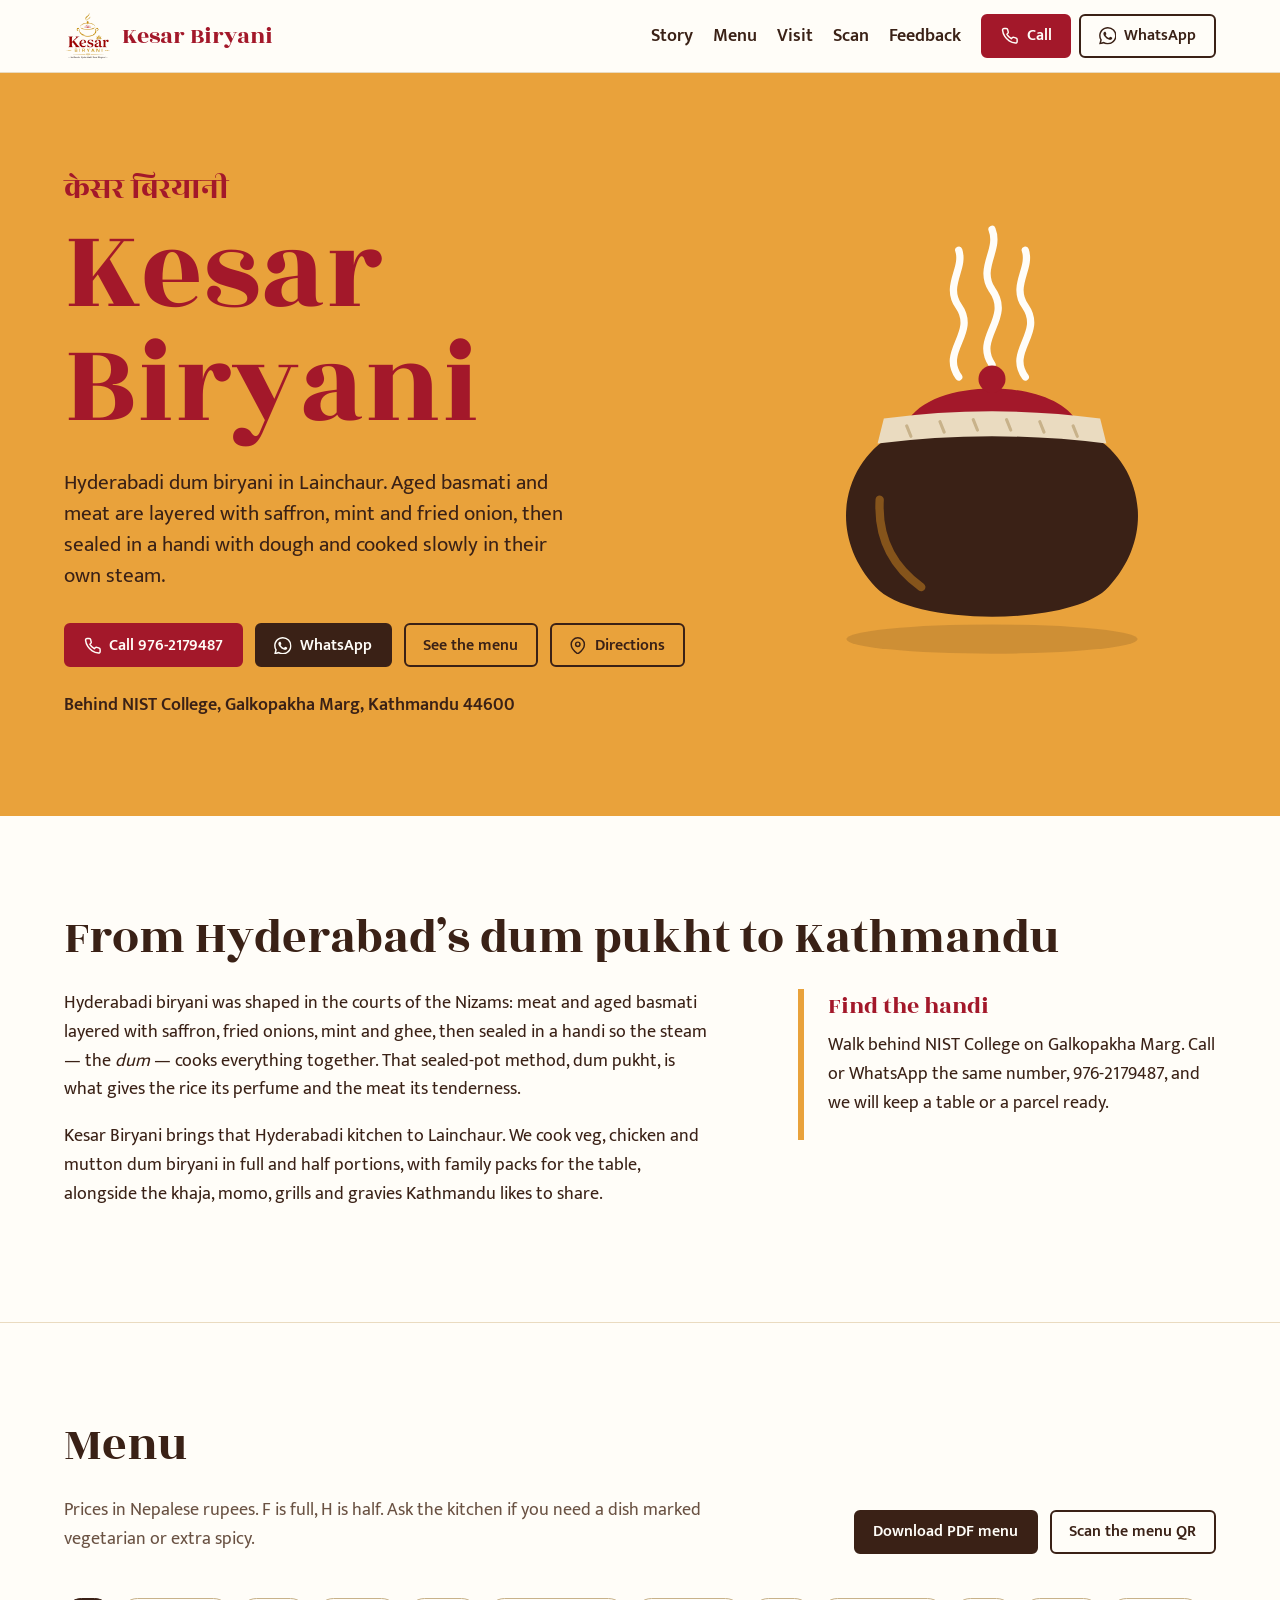
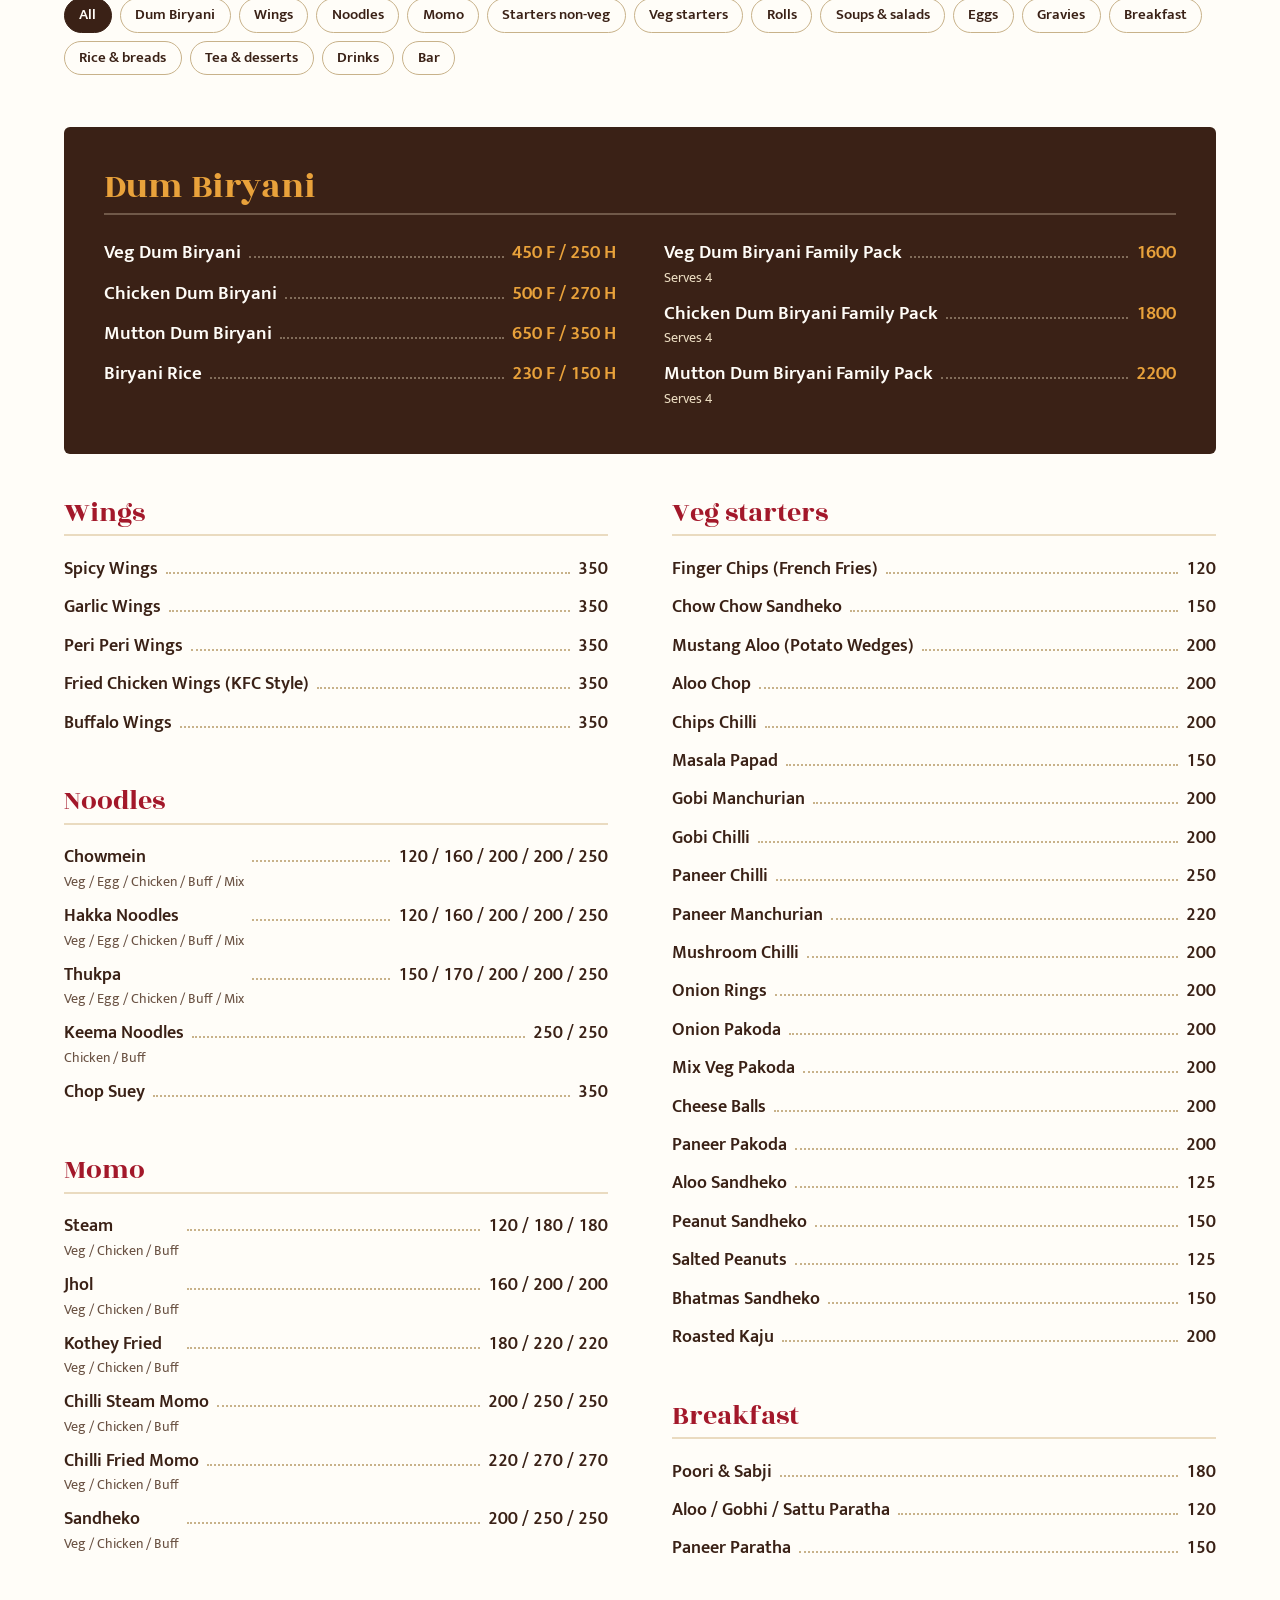
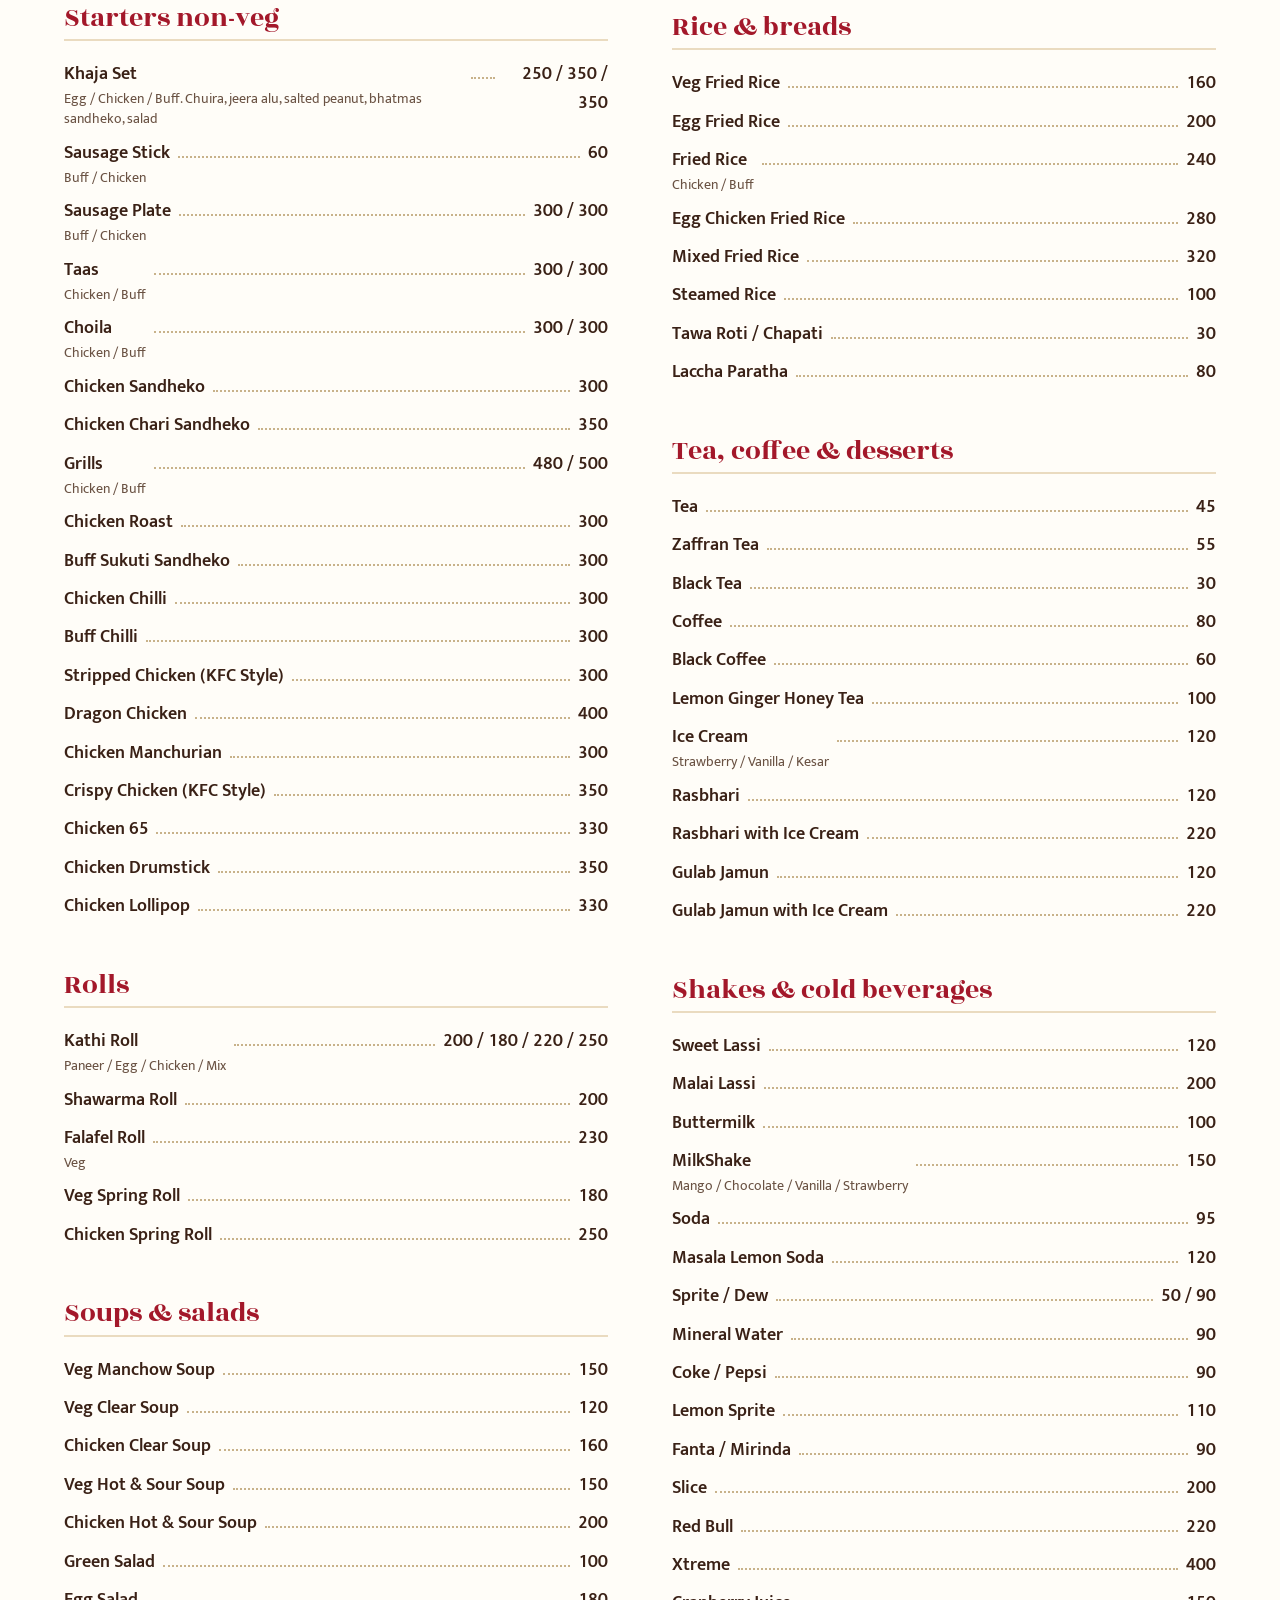
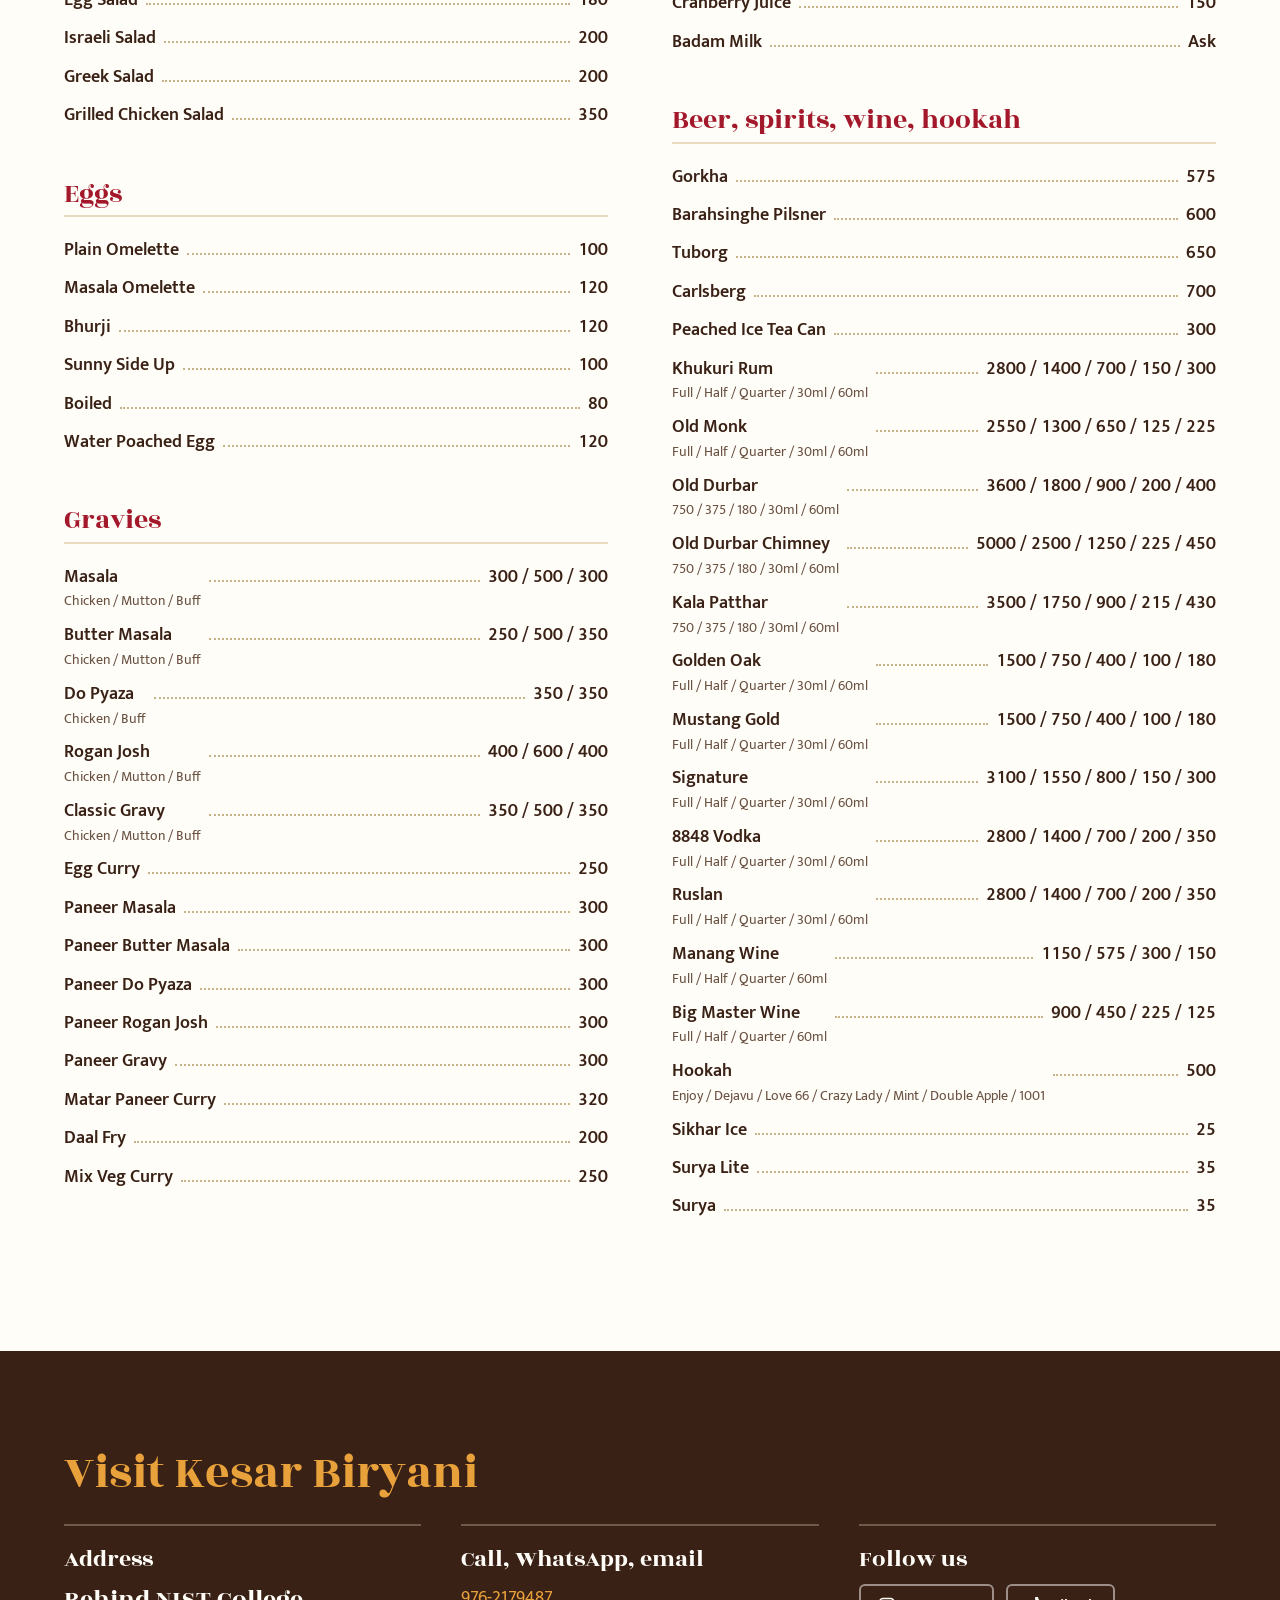
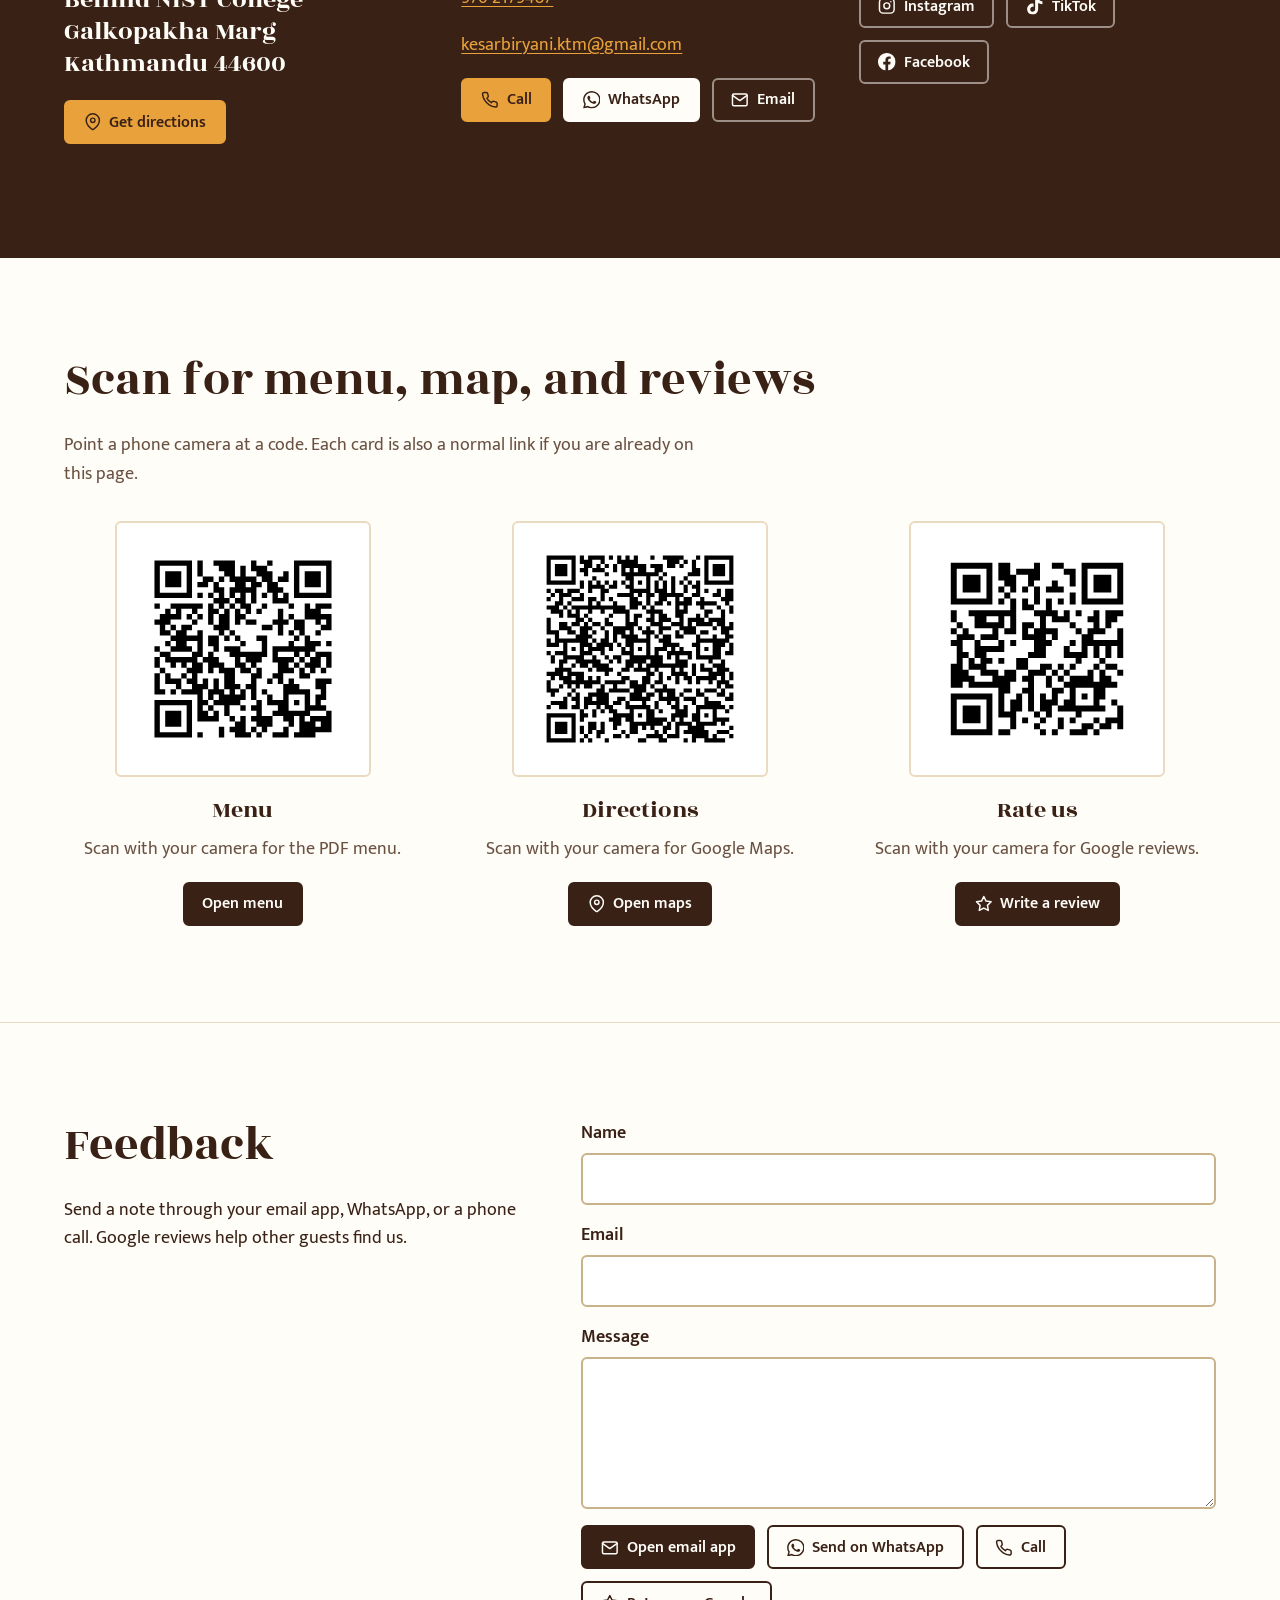
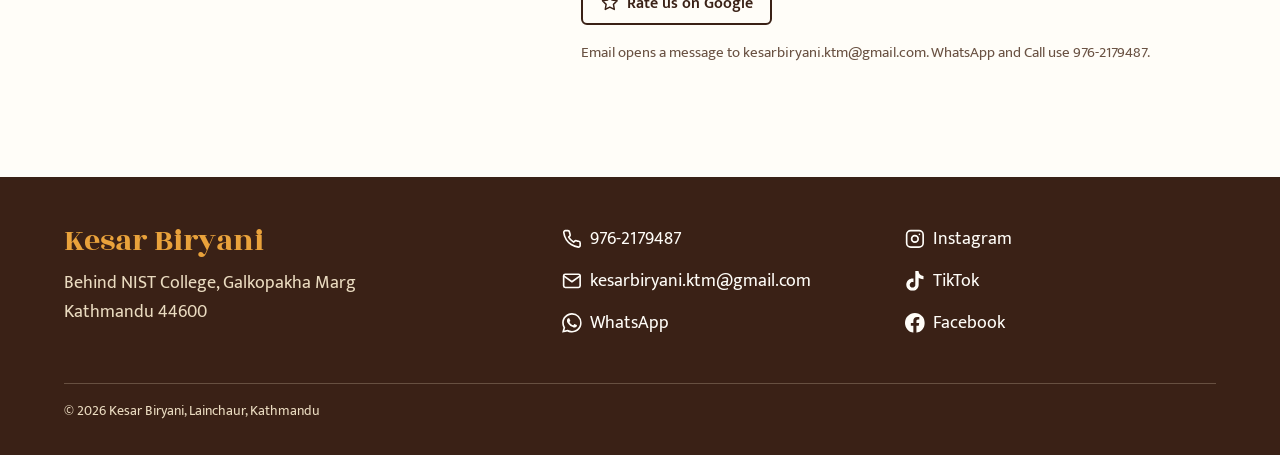
==== commit 54bbd051: "Redesign site around saffron, the sealed handi, and a printed-menu layout - Saffron hero with Devana" ====
--- a/index.html
+++ b/index.html
@@ -14,7 +14,7 @@
     />
     <link rel="canonical" href="https://www.kesarbiriyani.com/" />
     <link rel="icon" href="favicon.svg" type="image/svg+xml" />
-    <meta name="theme-color" content="#3d1010" />
+    <meta name="theme-color" content="#FFFDF8" />
     <meta name="robots" content="index, follow, max-image-preview:large" />
     <meta name="author" content="Kesar Biryani" />
     <meta name="geo.region" content="NP-P3" />
@@ -42,7 +42,7 @@
     <link rel="preconnect" href="https://fonts.googleapis.com" />
     <link rel="preconnect" href="https://fonts.gstatic.com" crossorigin />
     <link
-      href="https://fonts.googleapis.com/css2?family=Cormorant+Garamond:ital,wght@0,500;0,600;0,700;1,500&family=Source+Sans+3:wght@400;600;700&display=swap"
+      href="https://fonts.googleapis.com/css2?family=Mukta:wght@400;600;700&family=Rozha+One&display=swap"
       rel="stylesheet"
     />
     <link rel="stylesheet" href="styles.css" />
@@ -147,7 +147,7 @@
           <a href="#scan">Scan</a>
           <a href="#feedback">Feedback</a>
           <span class="nav-cta">
-            <a class="btn btn-gold" href="tel:+9779762179487"><svg class="icon" aria-hidden="true"><use href="#i-phone"/></svg>Call</a>
+            <a class="btn btn-primary" href="tel:+9779762179487"><svg class="icon" aria-hidden="true"><use href="#i-phone"/></svg>Call</a>
             <a class="btn btn-ghost" href="https://wa.me/9779762179487?text=Hello%20Kesar%20Biryani%2C%20I%27d%20like%20to%20enquire." rel="noopener noreferrer"><svg class="icon" aria-hidden="true"><use href="#i-whatsapp"/></svg>WhatsApp</a>
           </span>
         </nav>
@@ -156,27 +156,42 @@
 
     <main id="main">
       <section class="hero" id="home">
-        <div class="hero-frame">
-          <p class="eyebrow">Lainchaur · Kathmandu</p>
-          <h1>Kesar Biryani</h1>
-          <p class="lede">
-            Authentic Hyderabadi dum biryani — saffron rice, sealed pot, slow fire — brought from the kitchens of the Nizams to Galkopakha Marg.
-          </p>
-          <div class="cta-row">
-            <a class="btn btn-gold" href="tel:+9779762179487"><svg class="icon" aria-hidden="true"><use href="#i-phone"/></svg>Call 976-2179487</a>
-            <a class="btn" href="https://wa.me/9779762179487?text=Hello%20Kesar%20Biryani%2C%20I%27d%20like%20to%20enquire." rel="noopener noreferrer"><svg class="icon" aria-hidden="true"><use href="#i-whatsapp"/></svg>WhatsApp</a>
-            <a class="btn btn-ghost" href="mailto:kesarbiryani.ktm@gmail.com?subject=Enquiry%20for%20Kesar%20Biryani"><svg class="icon" aria-hidden="true"><use href="#i-mail"/></svg>Email</a>
-            <a class="btn btn-ghost" href="#menu">View menu</a>
-            <a class="btn btn-ghost" href="https://www.google.com/maps/dir/?api=1&destination=Kesar+Biryani&destination_place_id=ChIJ75pHuTYZ6zkRHyAV6ChSUzQ" rel="noopener noreferrer"><svg class="icon" aria-hidden="true"><use href="#i-pin"/></svg>Directions</a>
-          </div>
-          <p class="hero-meta">Behind NIST College, Galkopakha Marg, Kathmandu 44600</p>
+        <div class="wrap hero-inner">
+          <div class="hero-copy">
+            <p class="hero-devanagari" lang="ne">केसर बिरयानी</p>
+            <h1>Kesar Biryani</h1>
+            <p class="lede">
+              Hyderabadi dum biryani in Lainchaur. Aged basmati and meat are layered with saffron, mint and fried onion, then sealed in a handi with dough and cooked slowly in their own steam.
+            </p>
+            <div class="cta-row">
+              <a class="btn btn-primary" href="tel:+9779762179487"><svg class="icon" aria-hidden="true"><use href="#i-phone"/></svg>Call 976-2179487</a>
+              <a class="btn" href="https://wa.me/9779762179487?text=Hello%20Kesar%20Biryani%2C%20I%27d%20like%20to%20enquire." rel="noopener noreferrer"><svg class="icon" aria-hidden="true"><use href="#i-whatsapp"/></svg>WhatsApp</a>
+              <a class="btn btn-ghost" href="#menu">See the menu</a>
+              <a class="btn btn-ghost" href="https://www.google.com/maps/dir/?api=1&destination=Kesar+Biryani&destination_place_id=ChIJ75pHuTYZ6zkRHyAV6ChSUzQ" rel="noopener noreferrer"><svg class="icon" aria-hidden="true"><use href="#i-pin"/></svg>Directions</a>
+            </div>
+            <p class="hero-meta">Behind NIST College, Galkopakha Marg, Kathmandu 44600</p>
+          </div>
+          <figure class="handi" aria-hidden="true">
+            <svg viewBox="0 0 400 430" xmlns="http://www.w3.org/2000/svg" focusable="false">
+              <g class="steam">
+                <path d="M168 150 C150 125 186 108 168 82 C154 62 174 46 168 28"/>
+                <path d="M200 138 C182 112 220 94 200 66 C186 45 208 28 200 8"/>
+                <path d="M232 150 C214 125 250 108 232 82 C218 62 238 46 232 28"/>
+              </g>
+              <ellipse class="handi-shadow" cx="200" cy="402" rx="140" ry="14"/>
+              <path class="handi-body" d="M104 206 C58 232 40 300 88 352 C122 390 278 390 312 352 C360 300 342 232 296 206 Z"/>
+              <path class="handi-shine" d="M92 268 C90 304 104 332 132 352"/>
+              <path class="handi-lid" d="M118 194 C140 150 260 150 282 194 Z"/>
+              <circle class="handi-lid" cx="200" cy="152" r="13"/>
+              <path class="handi-seal" d="M96 190 Q200 176 304 190 L310 214 Q200 200 90 214 Z"/>
+              <path class="handi-pinch" d="M118 197 l4 10 M150 193 l4 10 M182 191 l4 10 M214 191 l4 10 M246 193 l4 10 M278 197 l4 10"/>
+            </svg>
+          </figure>
         </div>
       </section>
 
       <section class="story" id="story">
         <div class="wrap">
-          <p class="ornament">Est. for the dum</p>
-          <p class="section-kicker">The story</p>
           <h2 class="section-title">From Hyderabad’s dum pukht to Kathmandu</h2>
           <div class="story-grid">
             <div>
@@ -199,12 +214,15 @@
 
       <section class="menu" id="menu">
         <div class="wrap">
-          <p class="section-kicker">The table</p>
-          <h2 class="section-title">Menu</h2>
+          <div class="menu-intro">
+            <div>
+              <h2 class="section-title">Menu</h2>
           <p>Prices in Nepalese rupees. F is full, H is half. Ask the kitchen if you need a dish marked vegetarian or extra spicy.</p>
-          <div class="menu-actions">
+            </div>
+            <div class="menu-actions">
             <a class="btn" href="https://omjayswal.github.io/kesarbiryani/KesarBiryani.pdf" rel="noopener noreferrer">Download PDF menu</a>
             <a class="btn btn-outline" href="#scan">Scan the menu QR</a>
+          </div>
           </div>
           <div class="menu-toolbar" role="toolbar" aria-label="Menu categories">
             <button class="chip is-active" type="button" data-filter="all">All</button>
@@ -225,6 +243,7 @@
             <button class="chip" type="button" data-filter="bar">Bar</button>
           </div>
 
+          <div class="menu-board">
           <article class="menu-section" data-category="biryani">
             <h3>Dum Biryani</h3>
             <ul class="menu-list">
@@ -471,12 +490,12 @@
               <li class="menu-item"><div><strong>Surya</strong></div><span class="price">35</span></li>
             </ul>
           </article>
+          </div>
         </div>
       </section>
 
       <section class="visit" id="visit">
         <div class="wrap">
-          <p class="section-kicker">Kathmandu 44600</p>
           <h2 class="section-title">Visit Kesar Biryani</h2>
           <div class="card-grid">
             <article class="info-card">
@@ -487,7 +506,7 @@
                 Kathmandu 44600
               </address>
               <p>
-                <a class="btn btn-gold" href="https://www.google.com/maps/dir/?api=1&destination=Kesar+Biryani&destination_place_id=ChIJ75pHuTYZ6zkRHyAV6ChSUzQ" rel="noopener noreferrer"><svg class="icon" aria-hidden="true"><use href="#i-pin"/></svg>Get directions</a>
+                <a class="btn btn-primary" href="https://www.google.com/maps/dir/?api=1&destination=Kesar+Biryani&destination_place_id=ChIJ75pHuTYZ6zkRHyAV6ChSUzQ" rel="noopener noreferrer"><svg class="icon" aria-hidden="true"><use href="#i-pin"/></svg>Get directions</a>
               </p>
             </article>
             <article class="info-card">
@@ -495,7 +514,7 @@
               <p><a href="tel:+9779762179487">976-2179487</a></p>
               <p><a href="mailto:kesarbiryani.ktm@gmail.com">kesarbiryani.ktm@gmail.com</a></p>
               <div class="cta-row" style="justify-content: flex-start">
-                <a class="btn btn-gold" href="tel:+9779762179487"><svg class="icon" aria-hidden="true"><use href="#i-phone"/></svg>Call</a>
+                <a class="btn btn-primary" href="tel:+9779762179487"><svg class="icon" aria-hidden="true"><use href="#i-phone"/></svg>Call</a>
                 <a class="btn" href="https://wa.me/9779762179487?text=Hello%20Kesar%20Biryani%2C%20I%27d%20like%20to%20enquire." rel="noopener noreferrer"><svg class="icon" aria-hidden="true"><use href="#i-whatsapp"/></svg>WhatsApp</a>
                 <a class="btn btn-ghost" href="mailto:kesarbiryani.ktm@gmail.com?subject=Enquiry%20for%20Kesar%20Biryani"><svg class="icon" aria-hidden="true"><use href="#i-mail"/></svg>Email</a>
               </div>
@@ -514,7 +533,6 @@
 
       <section class="scan" id="scan">
         <div class="wrap">
-          <p class="section-kicker">Table tents</p>
           <h2 class="section-title">Scan for menu, map, and reviews</h2>
           <p>Point a phone camera at a code. Each card is also a normal link if you are already on this page.</p>
           <div class="qr-grid">
@@ -548,10 +566,12 @@
 
       <section class="feedback" id="feedback">
         <div class="wrap">
-          <p class="section-kicker">Write to the kitchen</p>
-          <h2 class="section-title">Feedback</h2>
+          <div class="feedback-layout">
+            <div class="feedback-intro">
+              <h2 class="section-title">Feedback</h2>
           <p>Send a note through your email app, WhatsApp, or a phone call. Google reviews help other guests find us.</p>
-          <form class="form" id="feedback-form">
+            </div>
+            <form class="form" id="feedback-form">
             <label>
               Name
               <input name="name" type="text" autocomplete="name" required />
@@ -572,6 +592,7 @@
             </div>
             <p class="form-note">Email opens a message to kesarbiryani.ktm@gmail.com. WhatsApp and Call use 976-2179487.</p>
           </form>
+          </div>
         </div>
       </section>
     </main>
@@ -599,7 +620,7 @@
         </div>
       </div>
       <div class="wrap fineprint">
-        <p>© <span id="year">2026</span> Kesar Biryani · Authentic Hyderabadi Dum Biryani · Kathmandu</p>
+        <p>© <span id="year">2026</span> Kesar Biryani, Lainchaur, Kathmandu</p>
       </div>
     </footer>
     <script src="script.js"></script>
--- a/styles.css
+++ b/styles.css
@@ -1,19 +1,16 @@
 :root {
-  --saffron: #c47a1a;
-  --saffron-deep: #9a5a10;
-  --maroon: #5c1a1a;
-  --maroon-deep: #3d1010;
-  --ivory: #f7ecd8;
-  --paper: #fbf4e6;
-  --charcoal: #1c1410;
-  --ink: #2a2018;
-  --gold: #c9a227;
-  --gold-soft: #e6d5a2;
-  --muted: #6b5a48;
-  --line: rgba(201, 162, 39, 0.45);
-  --shadow: 0 18px 40px rgba(28, 20, 16, 0.16);
-  --radius: 2px;
+  --kesar: #e9a23b;
+  --kesar-deep: #c47f1f;
+  --lal: #a3182a;
+  --lal-deep: #7e1120;
+  --birista: #3a2116;
+  --basmati: #fffdf8;
+  --atta: #eadbc0;
+  --atta-deep: #c8b28a;
+  --ink-soft: #6a5243;
   --nav-h: 4.5rem;
+  --display: "Rozha One", Georgia, serif;
+  --body: "Mukta", "Segoe UI", sans-serif;
 }
 
 *,
@@ -22,17 +19,22 @@
   box-sizing: border-box;
 }
 
+[hidden] {
+  display: none !important;
+}
+
 html {
   scroll-behavior: smooth;
+  scroll-padding-top: calc(var(--nav-h) + 1rem);
 }
 
 body {
   margin: 0;
-  color: var(--ink);
-  background: var(--ivory);
-  font-family: "Source Sans 3", "Segoe UI", sans-serif;
-  font-size: 1.05rem;
-  line-height: 1.65;
+  color: var(--birista);
+  background: var(--basmati);
+  font-family: var(--body);
+  font-size: 1.125rem;
+  line-height: 1.6;
 }
 
 img {
@@ -42,17 +44,49 @@
 }
 
 a {
-  color: var(--maroon);
+  color: var(--lal);
+  text-underline-offset: 0.18em;
+}
+
+a:hover {
+  color: var(--lal-deep);
+}
+
+:focus-visible {
+  outline: 3px solid var(--lal);
+  outline-offset: 3px;
+}
+
+h1,
+h2,
+h3 {
+  font-family: var(--display);
+  font-weight: 400;
+  line-height: 1.1;
+  margin: 0 0 0.5em;
+}
+
+h2 {
+  font-size: clamp(2.25rem, 5vw, 3rem);
+}
+
+h3 {
+  font-size: 1.5rem;
+}
+
+p {
+  margin: 0 0 1em;
+  max-width: 65ch;
 }
 
 .skip-link {
   position: absolute;
   left: 1rem;
   top: -4rem;
-  z-index: 1000;
-  background: var(--gold);
-  color: var(--charcoal);
+  z-index: 100;
   padding: 0.5rem 1rem;
+  background: var(--birista);
+  color: var(--basmati);
 }
 
 .skip-link:focus {
@@ -60,514 +94,698 @@
 }
 
 .wrap {
-  width: min(1120px, calc(100% - 2rem));
+  width: min(72rem, 100% - 2rem);
   margin-inline: auto;
 }
 
-.ornament {
-  display: flex;
-  align-items: center;
-  gap: 0.85rem;
-  color: var(--gold);
-  letter-spacing: 0.28em;
-  text-transform: uppercase;
-  font-size: 0.72rem;
-}
-
-.ornament::before,
-.ornament::after {
-  content: "";
-  flex: 1;
-  height: 1px;
-  background: linear-gradient(90deg, transparent, var(--gold), transparent);
-}
+/* Header */
 
 .site-header {
   position: sticky;
   top: 0;
   z-index: 50;
-  background: rgba(251, 244, 230, 0.96);
-  color: var(--maroon);
-  backdrop-filter: blur(10px);
-  border-bottom: 1px solid var(--gold);
+  background: var(--basmati);
+  border-bottom: 1px solid var(--atta);
 }
 
 .header-inner {
   display: flex;
   align-items: center;
   justify-content: space-between;
+  gap: 1rem;
   min-height: var(--nav-h);
-  gap: 1rem;
 }
 
 .wordmark {
-  color: var(--gold-soft);
+  margin: 0;
+  font-family: var(--display);
+  font-size: 1.5rem;
+  line-height: 1;
+  color: var(--lal);
   text-decoration: none;
-  font-family: "Cormorant Garamond", Georgia, serif;
-  font-size: 1.45rem;
-  letter-spacing: 0.12em;
-  text-transform: uppercase;
-}
-
-.site-header .wordmark {
-  color: var(--maroon);
 }
 
 .brand {
   display: inline-flex;
   align-items: center;
-  gap: 0.7rem;
+  gap: 0.6rem;
 }
 
 .brand-logo {
-  width: 56px;
-  height: 56px;
+  width: 48px;
+  height: 48px;
+  object-fit: contain;
 }
 
 .nav-toggle {
   display: none;
+  padding: 0.5rem 1rem;
+  border: 2px solid var(--birista);
+  border-radius: 6px;
   background: transparent;
-  color: var(--maroon);
-  border: 1px solid var(--gold);
-  padding: 0.4rem 0.7rem;
-  font: inherit;
+  color: var(--birista);
+  font: 600 1rem/1.2 var(--body);
+  cursor: pointer;
 }
 
 .site-nav {
   display: flex;
   align-items: center;
-  gap: 1.1rem;
-}
-
-.site-nav a {
-  color: var(--maroon);
+  gap: 1.25rem;
+}
+
+.site-nav > a {
+  color: var(--birista);
+  font-weight: 600;
   text-decoration: none;
-  font-size: 0.92rem;
-  letter-spacing: 0.04em;
-}
-
-.site-nav a:hover,
-.site-nav a:focus {
-  color: var(--saffron-deep);
-}
-
-.site-nav .btn-gold:hover,
-.site-nav .btn-gold:focus {
-  color: var(--charcoal);
+}
+
+.site-nav > a:hover {
+  color: var(--lal);
 }
 
 .nav-cta {
   display: flex;
-  gap: 0.4rem;
-}
+  gap: 0.5rem;
+}
+
+/* Buttons */
 
 .btn {
   display: inline-flex;
   align-items: center;
-  justify-content: center;
-  gap: 0.4rem;
+  gap: 0.5rem;
+  padding: 0.65rem 1.1rem;
+  border: 2px solid var(--birista);
+  border-radius: 6px;
+  background: var(--birista);
+  color: var(--basmati);
+  font: 600 1rem/1.2 var(--body);
   text-decoration: none;
-  border: 1px solid transparent;
-  padding: 0.7rem 1.1rem;
-  font: inherit;
-  font-weight: 600;
-  letter-spacing: 0.04em;
   cursor: pointer;
-  background: var(--saffron);
-  color: #fff;
+}
+
+.btn:hover {
+  border-color: var(--lal-deep);
+  background: var(--lal-deep);
+  color: var(--basmati);
+}
+
+.btn-primary {
+  border-color: var(--lal);
+  background: var(--lal);
+}
+
+.btn-ghost,
+.btn-outline {
+  background: transparent;
+  color: var(--birista);
+}
+
+.btn-ghost:hover,
+.btn-outline:hover {
+  border-color: var(--birista);
+  background: var(--birista);
+  color: var(--basmati);
 }
 
 .icon {
+  flex: none;
   width: 1.1em;
   height: 1.1em;
-  flex-shrink: 0;
-}
-
-.btn:hover,
-.btn:focus {
-  background: var(--saffron-deep);
-}
-
-.btn-gold {
-  background: var(--gold);
-  color: var(--charcoal);
-}
-
-.btn-gold:hover,
-.btn-gold:focus {
-  background: #b8911c;
-}
-
-.btn-ghost {
-  background: transparent;
-  color: var(--ivory);
-  border-color: var(--gold);
-}
-
-.btn-ghost:hover,
-.btn-ghost:focus {
-  background: var(--gold);
-  color: var(--charcoal);
-}
-
-.site-header .btn-ghost {
-  color: var(--maroon);
-}
-
-.site-header .btn-ghost:hover,
-.site-header .btn-ghost:focus {
-  color: var(--charcoal);
-}
-
-.btn-outline {
-  background: transparent;
-  color: var(--maroon);
-  border-color: var(--maroon);
-}
-
-.btn-outline:hover,
-.btn-outline:focus {
-  background: var(--maroon);
-  color: var(--ivory);
-}
+}
+
+.cta-row {
+  display: flex;
+  flex-wrap: wrap;
+  gap: 0.75rem;
+}
+
+/* Hero: the one loud moment */
 
 .hero {
-  position: relative;
-  min-height: calc(100vh - var(--nav-h));
+  overflow: hidden;
+  background: var(--kesar);
+}
+
+.hero-inner {
   display: grid;
-  place-items: center;
-  color: var(--ivory);
-  background:
-    linear-gradient(180deg, rgba(28, 20, 16, 0.55), rgba(61, 16, 16, 0.78)),
-    url("og-image.jpg") center / cover no-repeat;
-  text-align: center;
-}
-
-.hero-frame {
-  width: min(820px, calc(100% - 2rem));
-  padding: 3rem 1.5rem;
-  border: 1px solid var(--gold);
-  box-shadow: inset 0 0 0 6px rgba(61, 16, 16, 0.35);
-  background: rgba(28, 20, 16, 0.42);
-}
-
-.eyebrow {
-  margin: 0 0 0.6rem;
-  letter-spacing: 0.32em;
-  text-transform: uppercase;
-  font-size: 0.78rem;
-  color: var(--gold-soft);
-}
-
-.hero h1,
-.section-title {
-  font-family: "Cormorant Garamond", Georgia, serif;
+  grid-template-columns: minmax(0, 1.2fr) minmax(0, 0.8fr);
+  align-items: center;
+  gap: 2rem;
+  padding-block: clamp(3rem, 8vw, 6rem);
+}
+
+.hero-devanagari {
+  margin: 0 0 0.25rem;
+  font-family: var(--display);
+  font-size: clamp(1.5rem, 3vw, 2rem);
+  line-height: 1.3;
+  color: var(--lal);
+}
+
+.hero h1 {
+  margin: 0 0 1.5rem;
+  font-size: clamp(3.5rem, 11vw, 7.5rem);
+  line-height: 0.95;
+  color: var(--lal);
+}
+
+.lede {
+  max-width: 42ch;
+  font-size: 1.3rem;
+  line-height: 1.5;
+}
+
+.hero .cta-row {
+  margin: 2rem 0 1.5rem;
+}
+
+.hero-meta {
+  margin: 0;
   font-weight: 600;
-  line-height: 1.1;
-}
-
-.hero h1 {
-  margin: 0.2rem 0 0.8rem;
-  font-size: clamp(2.6rem, 7vw, 5.2rem);
-}
-
-.lede {
-  margin: 0 auto 1.6rem;
-  max-width: 42rem;
-  font-size: 1.15rem;
-  color: #f3e6cf;
-}
-
-.cta-row {
-  display: flex;
-  flex-wrap: wrap;
-  justify-content: center;
-  gap: 0.6rem;
-}
-
-.hero-meta {
-  margin-top: 1.4rem;
-  color: var(--gold-soft);
-  font-size: 0.95rem;
-}
-
-section {
-  padding: 4.5rem 0;
-}
+}
+
+.handi {
+  margin: 0;
+}
+
+.handi svg {
+  display: block;
+  width: 100%;
+  max-width: 26rem;
+  height: auto;
+  margin-inline: auto;
+}
+
+.handi-body {
+  fill: var(--birista);
+}
+
+.handi-lid {
+  fill: var(--lal);
+}
+
+.handi-seal {
+  fill: var(--atta);
+}
+
+.handi-pinch {
+  fill: none;
+  stroke: var(--atta-deep);
+  stroke-width: 3;
+  stroke-linecap: round;
+}
+
+.handi-shine {
+  fill: none;
+  stroke: var(--kesar-deep);
+  stroke-width: 8;
+  stroke-linecap: round;
+  opacity: 0.55;
+}
+
+.handi-shadow {
+  fill: var(--birista);
+  opacity: 0.15;
+}
+
+.steam path {
+  fill: none;
+  stroke: var(--basmati);
+  stroke-width: 7;
+  stroke-linecap: round;
+  stroke-dasharray: 200;
+  stroke-dashoffset: 200;
+  animation: steam-rise 1.8s ease-out 0.3s forwards;
+}
+
+.steam path:nth-child(2) {
+  animation-delay: 0.55s;
+}
+
+.steam path:nth-child(3) {
+  animation-delay: 0.8s;
+}
+
+@keyframes steam-rise {
+  to {
+    stroke-dashoffset: 0;
+  }
+}
+
+/* Story */
 
 .story {
-  background: var(--paper);
-}
-
-.section-kicker {
-  margin: 0 0 0.4rem;
-  color: var(--saffron-deep);
-  letter-spacing: 0.24em;
-  text-transform: uppercase;
-  font-size: 0.75rem;
-}
-
-.section-title {
-  margin: 0 0 1rem;
-  font-size: clamp(2rem, 4vw, 3.1rem);
-  color: var(--maroon-deep);
+  padding-block: clamp(3.5rem, 8vw, 6rem);
 }
 
 .story-grid {
   display: grid;
-  grid-template-columns: 1.2fr 0.8fr;
-  gap: 2.5rem;
+  grid-template-columns: minmax(0, 1.6fr) minmax(0, 1fr);
   align-items: start;
+  gap: clamp(2rem, 5vw, 4rem);
 }
 
 .story-card {
-  border: 1px solid var(--line);
-  padding: 1.5rem;
-  background: #fffaf1;
+  padding: 0.25rem 0 0.25rem 1.5rem;
+  border-left: 6px solid var(--kesar);
 }
 
 .story-card h3 {
-  font-family: "Cormorant Garamond", Georgia, serif;
-  font-size: 1.6rem;
-  margin-top: 0;
-}
+  color: var(--lal);
+}
+
+/* Menu: printed menu card */
 
 .menu {
-  background:
-    linear-gradient(180deg, #f4e4c8 0%, var(--ivory) 18%);
+  padding-block: clamp(3.5rem, 8vw, 6rem);
+  border-top: 1px solid var(--atta);
+}
+
+.menu-intro {
+  display: flex;
+  flex-wrap: wrap;
+  align-items: end;
+  justify-content: space-between;
+  gap: 1rem 2rem;
+}
+
+.menu-intro p {
+  margin: 0;
+  color: var(--ink-soft);
+}
+
+.menu-actions {
+  display: flex;
+  flex-wrap: wrap;
+  gap: 0.75rem;
 }
 
 .menu-toolbar {
+  position: sticky;
+  top: var(--nav-h);
+  z-index: 10;
   display: flex;
   flex-wrap: wrap;
   gap: 0.5rem;
-  margin: 1.5rem 0 2rem;
+  margin: 2rem 0 2.5rem;
+  padding-block: 0.75rem;
+  background: var(--basmati);
 }
 
 .chip {
-  border: 1px solid var(--line);
-  background: #fffaf1;
-  color: var(--maroon);
-  padding: 0.4rem 0.75rem;
-  font: inherit;
+  padding: 0.5rem 0.9rem;
+  border: 1.5px solid var(--atta-deep);
+  border-radius: 999px;
+  background: transparent;
+  color: var(--birista);
+  font: 600 0.95rem/1.1 var(--body);
+  white-space: nowrap;
   cursor: pointer;
 }
 
-.chip.is-active,
-.chip:hover,
-.chip:focus {
-  background: var(--maroon);
-  color: var(--ivory);
-  border-color: var(--maroon);
-}
-
-.menu-actions {
-  display: flex;
-  flex-wrap: wrap;
-  gap: 0.6rem;
-  margin-bottom: 1.5rem;
+.chip:hover {
+  border-color: var(--birista);
+}
+
+.chip.is-active {
+  border-color: var(--birista);
+  background: var(--birista);
+  color: var(--basmati);
+}
+
+.menu-board {
+  columns: 2 26rem;
+  column-gap: 4rem;
 }
 
 .menu-section {
-  margin-bottom: 2.4rem;
+  break-inside: avoid;
+  margin-bottom: 2.75rem;
 }
 
 .menu-section h3 {
-  font-family: "Cormorant Garamond", Georgia, serif;
-  font-size: 1.8rem;
-  color: var(--maroon);
-  border-bottom: 1px solid var(--line);
-  padding-bottom: 0.4rem;
+  padding-bottom: 0.35rem;
+  border-bottom: 2px solid var(--atta);
+  font-size: 1.75rem;
+  color: var(--lal);
 }
 
 .menu-list {
-  list-style: none;
   margin: 0;
   padding: 0;
+  list-style: none;
 }
 
 .menu-item {
-  display: grid;
-  grid-template-columns: 1fr auto;
-  gap: 1rem;
-  padding: 0.7rem 0;
-  border-bottom: 1px dotted rgba(92, 26, 26, 0.2);
+  display: flex;
+  align-items: baseline;
+  gap: 0.5rem;
+  padding-block: 0.3rem;
+  break-inside: avoid;
+}
+
+.menu-item > div {
+  flex: 0 1 auto;
+  min-width: 0;
+}
+
+.menu-item strong {
+  font-weight: 600;
 }
 
 .menu-item p {
-  margin: 0.15rem 0 0;
-  color: var(--muted);
-  font-size: 0.92rem;
+  margin: 0;
+  font-size: 0.9rem;
+  line-height: 1.4;
+  color: var(--ink-soft);
+}
+
+.menu-item::after {
+  content: "";
+  order: 1;
+  flex: 1 1 1.5rem;
+  min-width: 1.5rem;
+  border-bottom: 2px dotted var(--atta-deep);
 }
 
 .price {
-  font-weight: 700;
-  color: var(--saffron-deep);
+  order: 2;
+  flex: 0 1 auto;
+  max-width: 55%;
+  font-weight: 600;
+  font-variant-numeric: lining-nums tabular-nums;
+  text-align: right;
+}
+
+.menu-section[data-category="biryani"] {
+  column-span: all;
+  padding: clamp(1.5rem, 4vw, 2.5rem);
+  border-radius: 6px;
+  background: var(--birista);
+  color: var(--basmati);
+}
+
+.menu-section[data-category="biryani"] h3 {
+  border-color: rgba(234, 219, 192, 0.3);
+  font-size: 2.25rem;
+  color: var(--kesar);
+}
+
+.menu-section[data-category="biryani"] .menu-list {
+  columns: 2 18rem;
+  column-gap: 3rem;
+}
+
+.menu-section[data-category="biryani"] .menu-item {
+  font-size: 1.2rem;
+}
+
+.menu-section[data-category="biryani"] .menu-item p {
+  color: var(--atta);
+}
+
+.menu-section[data-category="biryani"] .menu-item::after {
+  border-color: rgba(234, 219, 192, 0.4);
+}
+
+.menu-section[data-category="biryani"] .price {
+  max-width: none;
   white-space: nowrap;
-}
-
-.visit,
-.scan,
-.feedback {
-  background: var(--paper);
-}
+  color: var(--kesar);
+}
+
+/* Visit: dark band */
 
 .visit {
-  background: var(--maroon-deep);
-  color: var(--ivory);
-}
-
-.visit .section-title,
-.visit a:not(.btn) {
-  color: var(--gold-soft);
-}
-
-.visit .section-kicker {
-  color: var(--gold);
+  padding-block: clamp(3.5rem, 8vw, 6rem);
+  background: var(--birista);
+  color: var(--atta);
+}
+
+.visit h2 {
+  color: var(--kesar);
+}
+
+.visit h3 {
+  color: var(--basmati);
+}
+
+.visit a {
+  color: var(--kesar);
 }
 
 .card-grid {
   display: grid;
-  grid-template-columns: repeat(3, 1fr);
-  gap: 1rem;
-}
-
-.info-card,
-.qr-card {
-  background: rgba(255, 250, 241, 0.08);
-  border: 1px solid rgba(201, 162, 39, 0.35);
-  padding: 1.2rem;
-}
-
-.qr-card p{
-  white-space: nowrap;
-}
-.visit .info-card a.btn,
-.scan .qr-card a.btn {
-  width: 100%;
+  grid-template-columns: repeat(3, minmax(0, 1fr));
+  gap: 2.5rem;
+  margin-top: 1.5rem;
+}
+
+.info-card {
+  padding-top: 1.25rem;
+  border-top: 2px solid rgba(234, 219, 192, 0.3);
+}
+
+.info-card address {
+  margin-bottom: 1.25rem;
+  font-family: var(--display);
+  font-size: 1.6rem;
+  font-style: normal;
+  line-height: 1.25;
+  color: var(--basmati);
 }
 
 .socials {
   display: flex;
   flex-wrap: wrap;
-  gap: 0.6rem;
-  margin-top: 1rem;
+  gap: 0.75rem;
+}
+
+.visit .btn {
+  border-color: var(--basmati);
+  background: var(--basmati);
+  color: var(--birista);
+}
+
+.visit .btn-primary {
+  border-color: var(--kesar);
+  background: var(--kesar);
+}
+
+.visit .btn-ghost {
+  border-color: rgba(255, 253, 248, 0.5);
+  background: transparent;
+  color: var(--basmati);
+}
+
+.visit .btn:hover {
+  border-color: var(--kesar);
+  background: var(--kesar);
+  color: var(--birista);
+}
+
+.visit :focus-visible,
+.site-footer :focus-visible {
+  outline-color: var(--kesar);
+}
+
+/* Scan */
+
+.scan {
+  padding-block: clamp(3.5rem, 8vw, 6rem);
+}
+
+.scan > .wrap > p {
+  color: var(--ink-soft);
 }
 
 .qr-grid {
   display: grid;
-  grid-template-columns: repeat(3, 1fr);
-  gap: 1.2rem;
+  grid-template-columns: repeat(auto-fit, minmax(min(100%, 15rem), 1fr));
+  gap: 2.5rem;
+  margin-top: 2rem;
 }
 
 .qr-card {
-  background: #fffaf1;
   text-align: center;
 }
 
+.qr-card p {
+  margin-inline: auto;
+  color: var(--ink-soft);
+}
+
 .qr-frame {
+  width: fit-content;
+  margin: 0 auto 1.25rem;
+  padding: 1rem;
+  border: 2px solid var(--atta);
+  border-radius: 6px;
   background: #fff;
-  padding: 0.9rem;
-  margin: 0 auto 1rem;
-  width: min(100%, 220px);
-  border: 1px solid var(--line);
-}
-
-.qr-frame img,
-.qr-frame svg {
-  width: 100%;
-  height: auto;
+}
+
+/* Feedback */
+
+.feedback {
+  padding-block: clamp(3.5rem, 8vw, 6rem);
+  border-top: 1px solid var(--atta);
+}
+
+.feedback-layout {
+  display: grid;
+  grid-template-columns: minmax(0, 1fr) minmax(0, 1.4fr);
+  align-items: start;
+  gap: clamp(2rem, 5vw, 4rem);
 }
 
 .form {
   display: grid;
-  gap: 0.85rem;
-  max-width: 36rem;
-}
-
-label {
+  gap: 1rem;
+}
+
+.form label {
   display: grid;
-  gap: 0.3rem;
+  gap: 0.35rem;
   font-weight: 600;
 }
 
-input,
-textarea {
-  font: inherit;
-  padding: 0.7rem 0.8rem;
-  border: 1px solid var(--line);
+.form input,
+.form textarea {
+  padding: 0.7rem 0.85rem;
+  border: 2px solid var(--atta-deep);
+  border-radius: 6px;
   background: #fff;
-  color: var(--ink);
+  color: var(--birista);
+  font: 400 1.05rem/1.5 var(--body);
+}
+
+.form input:focus-visible,
+.form textarea:focus-visible {
+  border-color: var(--birista);
+  outline-offset: 1px;
 }
 
 .form-note {
-  color: var(--muted);
-  font-size: 0.92rem;
-}
+  font-size: 0.95rem;
+  color: var(--ink-soft);
+}
+
+/* Footer */
 
 .site-footer {
-  background: var(--charcoal);
-  color: var(--ivory);
-  padding: 2.4rem 0 1.6rem;
-  font-size: 0.95rem;
-}
-
-.footer-grid {
-  display: grid;
-  grid-template-columns: 1.3fr 1fr 1fr;
-  gap: 1.5rem;
+  padding-block: 3rem 1.5rem;
+  background: var(--birista);
+  color: var(--atta);
+}
+
+.site-footer p {
+  margin: 0 0 0.5rem;
 }
 
 .site-footer a {
   display: inline-flex;
   align-items: center;
-  gap: 0.45rem;
-  color: var(--gold-soft);
+  gap: 0.5rem;
+  color: var(--basmati);
+  text-decoration: none;
+}
+
+.site-footer a:hover {
+  color: var(--kesar);
+}
+
+.site-footer .wordmark {
+  margin-bottom: 0.75rem;
+  font-size: 2rem;
+  color: var(--kesar);
+}
+
+.site-footer address {
+  font-style: normal;
+}
+
+.footer-grid {
+  display: grid;
+  grid-template-columns: 1.5fr 1fr 1fr;
+  gap: 2rem;
 }
 
 .fineprint {
   margin-top: 2rem;
-  border-top: 1px solid rgba(201, 162, 39, 0.25);
   padding-top: 1rem;
-  color: #cbbba8;
-}
+  border-top: 1px solid rgba(234, 219, 192, 0.25);
+  font-size: 0.9rem;
+}
+
+/* Small screens */
 
 @media (max-width: 860px) {
-  .brand-logo {
-    width: 44px;
-    height: 44px;
-  }
-
   .nav-toggle {
     display: inline-flex;
   }
 
   .site-nav {
-    display: none;
     position: absolute;
+    top: 100%;
     left: 0;
     right: 0;
-    top: var(--nav-h);
-    background: var(--paper);
-    border-bottom: 1px solid var(--gold);
+    display: none;
     flex-direction: column;
     align-items: flex-start;
-    padding: 1rem 1.2rem 1.3rem;
-    gap: 0.8rem;
+    gap: 1rem;
+    padding: 1.25rem 1rem 1.5rem;
+    border-bottom: 1px solid var(--atta);
+    background: var(--basmati);
   }
 
   .site-nav.is-open {
     display: flex;
   }
 
+  .hero-inner,
   .story-grid,
   .card-grid,
-  .qr-grid,
+  .feedback-layout,
   .footer-grid {
-    grid-template-columns: 1fr;
-  }
-
-  .hero {
-    min-height: 88vh;
-  }
-}
+    grid-template-columns: minmax(0, 1fr);
+  }
+
+  .handi {
+    order: -1;
+  }
+
+  .handi svg {
+    max-width: 12rem;
+  }
+}
+
+@media (max-width: 600px) {
+  .menu-toolbar {
+    flex-wrap: nowrap;
+    overflow-x: auto;
+    margin-inline: -1rem;
+    padding-inline: 1rem;
+  }
+
+  .hero .btn {
+    flex: 1 1 auto;
+    justify-content: center;
+  }
+
+  .menu-section[data-category="biryani"] .menu-item {
+    font-size: 1.05rem;
+  }
+}
+
+@media (prefers-reduced-motion: reduce) {
+  html {
+    scroll-behavior: auto;
+  }
+
+  .steam path {
+    animation: none;
+    stroke-dashoffset: 0;
+  }
+}
